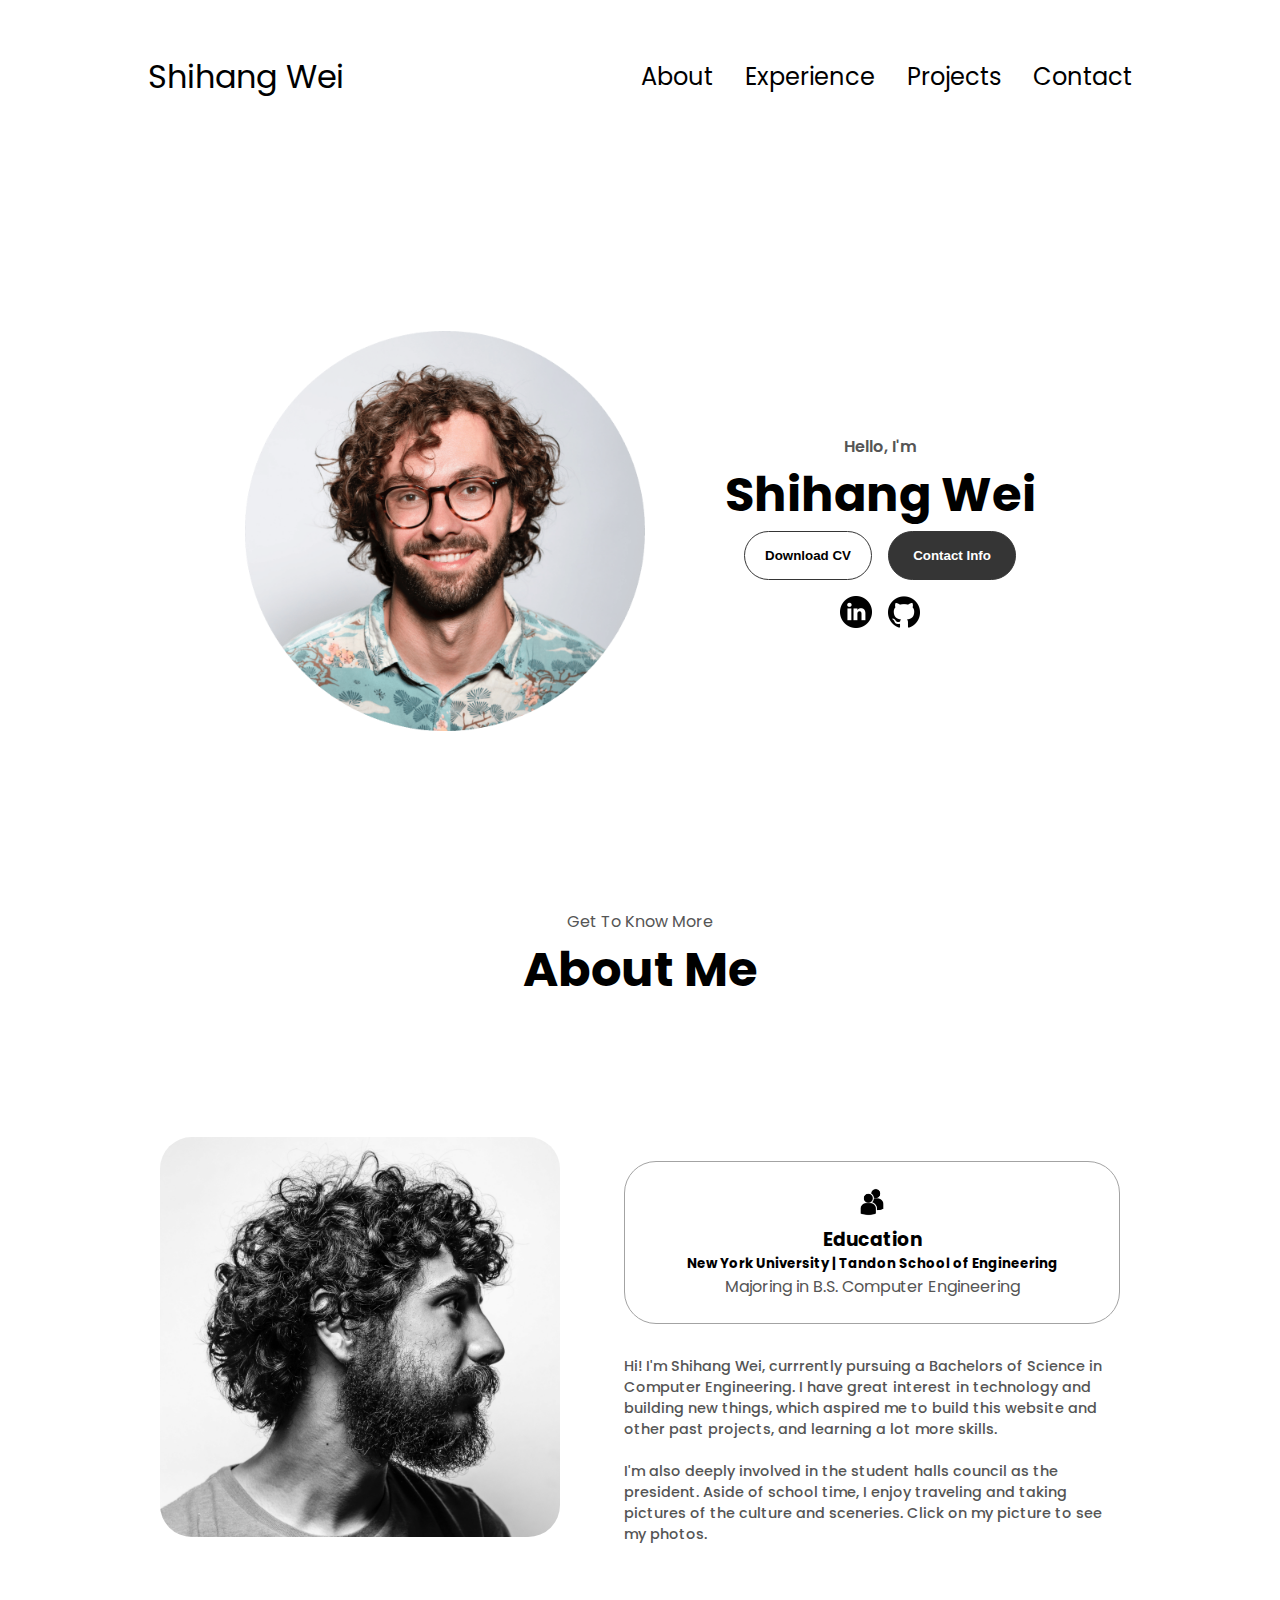
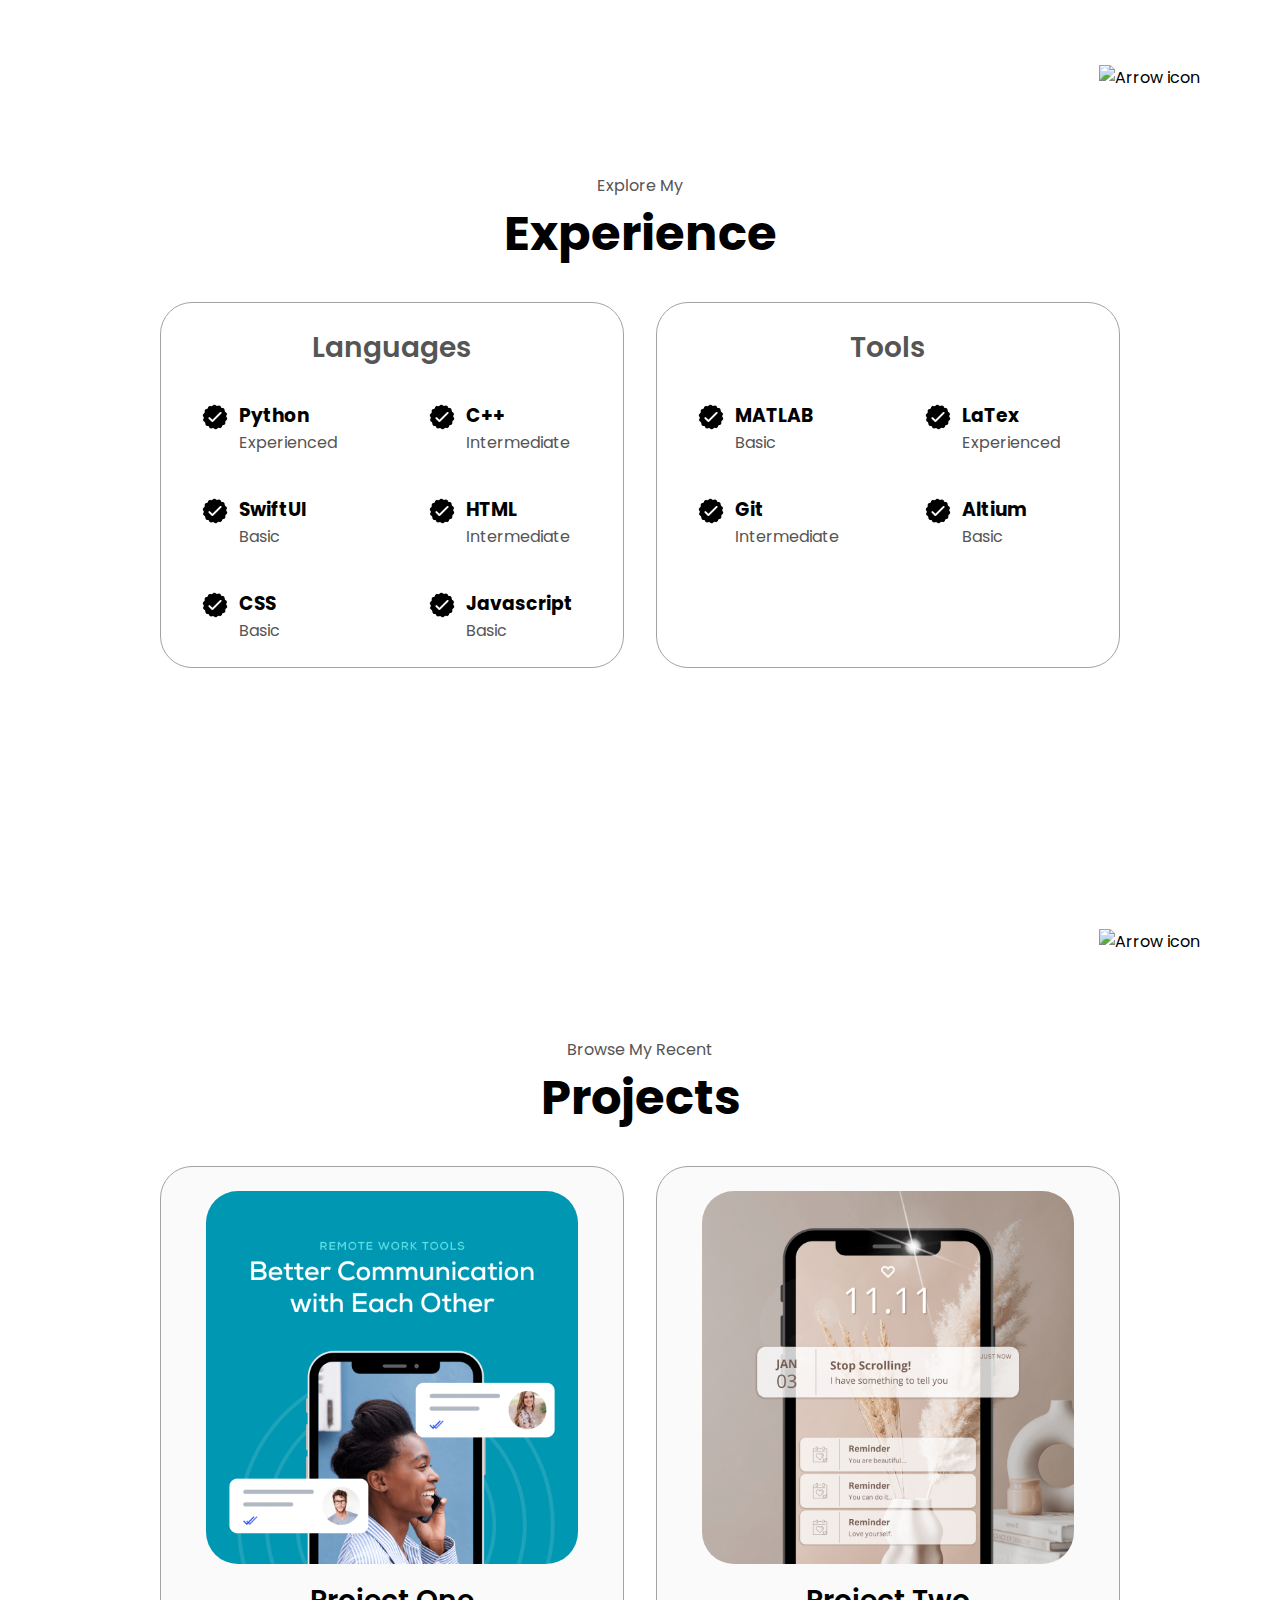
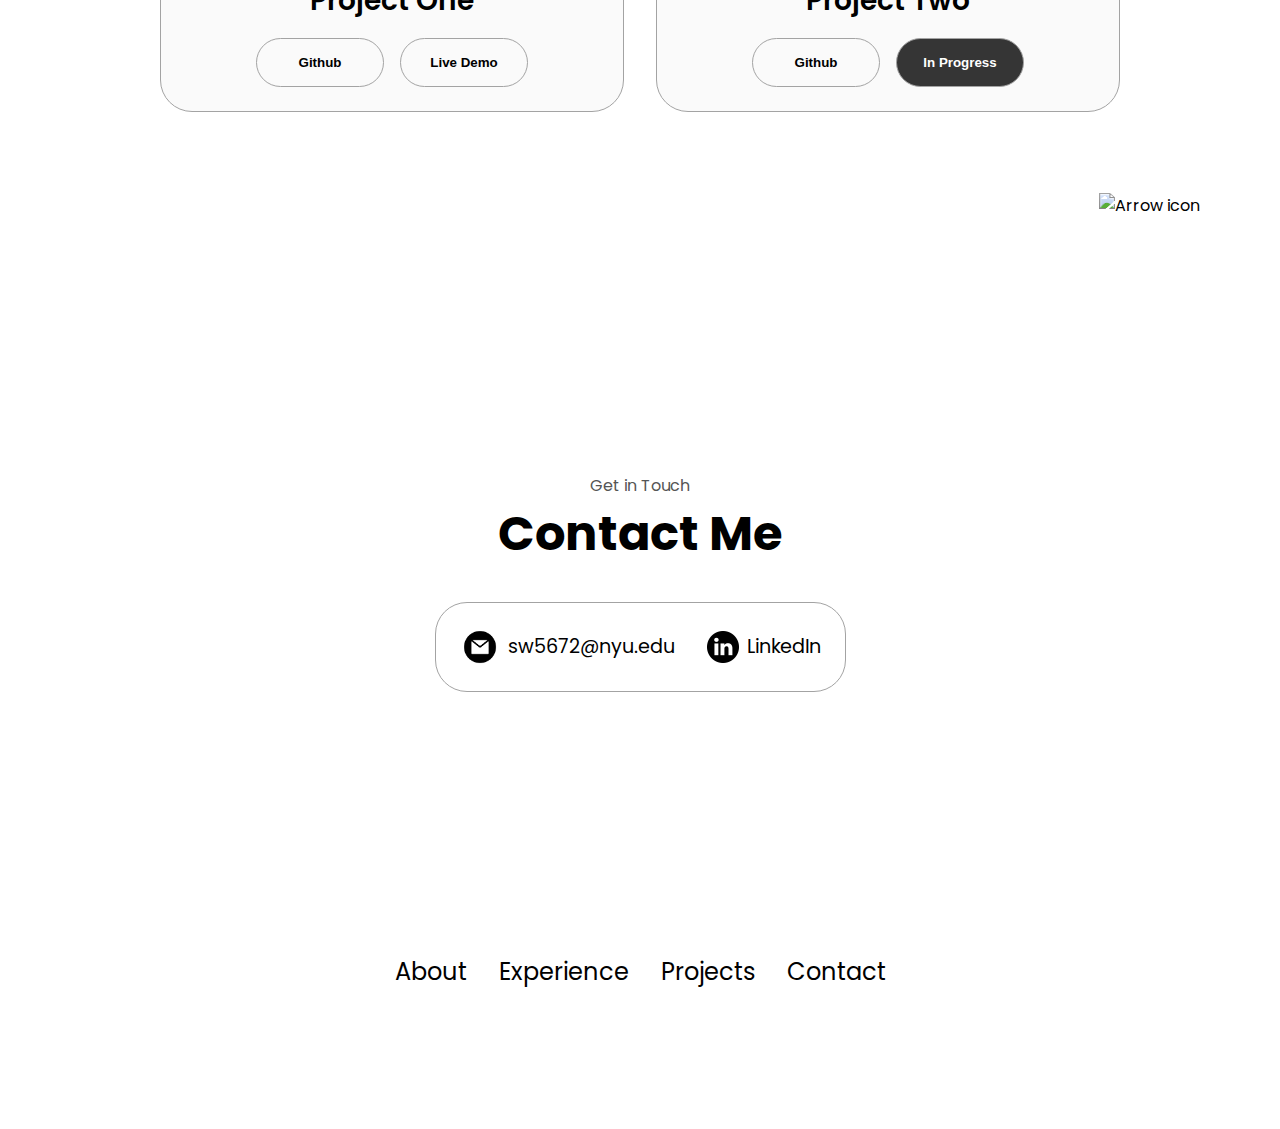
==== index.html @ fb880469 "added in progress button and refined font size" ====
<!DOCTYPE html>
<html lang="en">

<head>
   <meta charset="UTF-8">
   <meta name="viewport" content="width=device-width, initial-scale=1.0">
   <title>My Portfolio</title>
   <link rel="stylesheet" href="style.css">
   <link rel="stylesheet" href="mediaqueries.css">
</head>

<body>
   <nav id="desktop-nav">
      <div class="logo">Shihang Wei</div>
      <div>
         <ul class="nav-links">
            <li><a href="#about">About</a></li>
            <li><a href="#experience">Experience</a></li>
            <li><a href="#projects">Projects</a></li>
            <li><a href="#contact">Contact</a></li>
         </ul>
      </div>
   </nav>
   <nav id="hamburger-nav">
      <div class="logo">Shihang Wei</div>
      <div class="hamburger-menu">
         <div class="hamburger-icon" onclick="toggleMenu()">
            <span></span>
            <span></span>
            <span></span>
         </div>
         <ul class="menu-links">
            <li><a href="#about" onclick="toggleMenu()">About</a></li>
            <li><a href="#experience" onclick="toggleMenu()">Experience</a></li>
            <li><a href="#projects" onclick="toggleMenu()">Projects</a></li>
            <li><a href="#contact" onclick="toggleMenu()">Contact</a></li>
            <ul>
      </div>
   </nav>
   <section id="profile">
      <div class="section__pic-container">
         <img src="images/profile-pic.png" alt="Shihang Wei profile picture">
      </div>
      <div class="section__text">
         <p class="section__text__p1">Hello, I'm</p>
         <h1 class="title">Shihang Wei</h1>
         <div class="btn-container">
            <button class="btn btn-color-2" onclick="window.open('./info/Resume-Shihang(Victor)Wei.pdf')">
               Download CV
            </button>
            <button class="btn btn-color-1" onclick="location.href='./#contact'">
               Contact Info
            </button>
         </div>
         <div id="socials-container">
            <img src="./images/linkedin.png" alt="My LinkedIn Profile" class="icon"
               onclick="location.href='https://www.linkedin.com/in/shihangweivictor'">
            <img src="./images/github.png" alt="My Github Profile" class="icon"
               onclick="location.href='https://github.com/potatwei'">
         </div>
      </div>
   </section>
   <section id="about">
      <p class="section__text__p1">Get To Know More</p>
      <h1 class="title">About Me</h1>
      <div class="section-container">
         <div class="section__pic-container">
            <img src="./images/about-pic.png" alt="Profile picture" class="about-pic">
         </div>
         <div class="about-details-container">
            <div class="about-containers">
               
               <div class="details-container">
                  <img src="./images/education.png" alt="Education icon" class="icon">
                  <h3>Education</h3>
                  <h5>New York University | Tandon School of Engineering</h5>
                  <p>Majoring in B.S. Computer Engineering</p>
               </div>
            </div>
            <div class="about-text-container text-container">
               <p>
                  Hi! I'm Shihang Wei, currrently pursuing a Bachelors of Science in Computer 
                  Engineering. I have great interest in technology and building new things, which 
                  aspired me to build this website and other past projects, and learning a lot more 
                  skills.<br><br>
                  I'm also deeply involved in the student halls council as the president. Aside of 
                  school time, I enjoy traveling and taking pictures of the culture and sceneries.
                  Click on my picture to see my photos.
               </p>
            </div>
         </div>
      </div>
      <img src="./images/arrow.png" alt="Arrow icon" class="icon arrow" onclick="location.href='./#experience'">
   </section>
   <section id="experience">
      <p class="section__text__p1">Explore My</p>
      <h1 class="title">Experience</h1>
      <div class="experience-details-container">
         <div class="about-containers">
            <div class="details-container">
               <h2 class="experience-sub-title">Languages</h2>
               <div class="article-container">
                  <article>
                     <img src="./images/checkmark.png" alt="experience icon" class="icon">
                     <div>
                        <h3>Python</h3>
                        <P>Experienced</P>
                     </div>
                  </article>
                  <article>
                     <img src="./images/checkmark.png" alt="experience icon" class="icon">
                     <div>
                        <h3>C++</h3>
                        <P>Intermediate</P>
                     </div>
                  </article>
                  <article>
                     <img src="./images/checkmark.png" alt="experience icon" class="icon">
                     <div>
                        <h3>SwiftUI</h3>
                        <P>Basic</P>
                     </div>
                  </article>
                  <article>
                     <img src="./images/checkmark.png" alt="experience icon" class="icon">
                     <div>
                        <h3>HTML</h3>
                        <P>Intermediate</P>
                     </div>
                  </article>
                  <article>
                     <img src="./images/checkmark.png" alt="experience icon" class="icon">
                     <div>
                        <h3>CSS</h3>
                        <P>Basic</P>
                     </div>
                  </article>
                  <article>
                     <img src="./images/checkmark.png" alt="experience icon" class="icon">
                     <div>
                        <h3>Javascript</h3>
                        <P>Basic</P>
                     </div>
                  </article>
               </div>
            </div>
            <div class="details-container">
               <h2 class="experience-sub-title">Tools</h2>
               <div class="article-container">
                  <article>
                     <img src="./images/checkmark.png" alt="experience icon" class="icon">
                     <div>
                        <h3>MATLAB</h3>
                        <P>Basic</P>
                     </div>
                  </article>
                  <article>
                     <img src="./images/checkmark.png" alt="experience icon" class="icon">
                     <div>
                        <h3>LaTex</h3>
                        <P>Experienced</P>
                     </div>
                  </article>
                  <article>
                     <img src="./images/checkmark.png" alt="experience icon" class="icon">
                     <div>
                        <h3>Git</h3>
                        <P>Intermediate</P>
                     </div>
                  </article>
                  <article>
                     <img src="./images/checkmark.png" alt="experience icon" class="icon">
                     <div>
                        <h3>Altium</h3>
                        <P>Basic</P>
                     </div>
                  </article>
               </div>
            </div>
         </div>
      </div>
      <img src="./images/arrow.png" alt="Arrow icon" class="icon arrow" onclick="location.href='./#projects'">
   </section>
   <section id="projects">
      <p class="section__text__p1">Browse My Recent</p>
      <h1 class="title">Projects</h1>
      <div class="experience-details-container">
         <div class="about-containers">
            <div class="details-container color-container">
               <div class="article-container">
                  <img src="./images/project-1.png" alt="Project 1" class="project-img" />
               </div>
               <h2 class="experience-sub-title project-title">Project One</h2>
               <div class="btn-container">
                  <button class="btn btn-color-2 project-btn" onclick="location.href='https://github.com/'">
                     Github
                  </button>
                  <button class="btn btn-color-2 project-btn" onclick="location.href='https://github.com/'">
                     Live Demo
                  </button>
               </div>
            </div>
            <div class="details-container color-container">
               <div class="article-container">
                  <img src="./images/project-2.png" alt="Project 2" class="project-img" />
               </div>
               <h2 class="experience-sub-title project-title">Project Two</h2>
               <div class="btn-container">
                  <button class="btn btn-color-2 project-btn" onclick="location.href='https://github.com/'">
                     Github
                  </button>
                  <!--<button class="btn btn-color-2 project-btn" onclick="location.href='https://github.com/'">-->
                  <button class="btn in-progress-btn btn-color-2 project-btn ">
                     In Progress
                  </button>
               </div>
            </div>
            
         </div>
      </div>
      <img src="./images/arrow.png" alt="Arrow icon" class="icon arrow" onclick="location.href='./#contact'" />
   </section>
   <section id="contact">
      <p class="section__text__p1">Get in Touch</p>
      <h1 class="title">Contact Me</h1>
      <div class="contact-info-upper-container">
         <div class="contact-info-container">
            <img src="./images/email.png" alt="Email icon" class="icon contact-icon email-icon" />
            <p><a href="mailto:sw5672@nyu.edu">sw5672@nyu.edu</a></p>
         </div>
         <div class="contact-info-container">
            <img src="./images/linkedin.png" alt="LinkedIn icon" class="icon contact-icon" />
            <p><a href="https://www.linkedin.com/in/shihangweivictor">LinkedIn</a></p>
         </div>
      </div>
   </section>
   <footer>
      <nav>
         <div class="nav-links-container">
            <ul class="nav-links">
               <li><a href="#about">About</a></li>
               <li><a href="#experience">Experience</a></li>
               <li><a href="#projects">Projects</a></li>
               <li><a href="#contact">Contact</a></li>
            </ul>
         </div>
      </nav>
   </footer>
   <script src="script.js"></script>
</body>

</html>
---- style.css ----
/* General */

@import url('https://fonts.googleapis.com/css2?family=Poppins:wght@300;400;500;600&display=swap');

* {
    margin: 0;
    padding: 0;
}

body {
    font-family: 'Poppins', sans-serif;
}

html {
    scroll-behavior: smooth;
}

p {
    color: rgb(85, 85, 85);
}

/* Transition */

a,
.btn {
    transition: all 300ms ease;
}

/* Desktop Nav */

nav,
.nav-links {
    /* display on the same line */
    display: flex;
}

nav {
    /* seperate two elements and center */
    justify-content: space-around;
    align-items: center;
    height: 17vh;
}

.nav-links {
    gap: 2rem;
    /* remove dots */
    list-style: none;
    font-size: 1.5rem;
}

a {
    color: black;
    /* Remove underline */
    text-decoration: none;
    text-decoration-color: white;
}

a:hover {
    color: grey;
    text-decoration: underline;
    text-underline-offset: 1rem;
    text-decoration-color: rgb(181, 181, 181);
}

.logo {
    font-size: 2rem;
}

.logo:hover {
    /* Making the Cursor display as a mouse */
    cursor: default;
}

/* Hamburger Menu */

#hamburger-nav {
    /* Initially not displayed */
    display: none;
}

.hamburger-menu {
    position: relative;
    display: inline-block;
}

.hamburger-icon {
    display: flex;
    flex-direction: column;
    /* Space out the content */
    justify-content: space-between;
    height: 24px;
    width: 30px;
    cursor: pointer;
}

.hamburger-icon span {
    width: 100%;
    height: 2px;
    background-color: black;
    /* Slow start and a slow end */
    transition: all 0.3 ease-in-out;
}

.menu-links {
    position: absolute;
    top: 100%;
    right: 0;
    width: fit-content;
    background-color: rgb(255, 255, 255);
    /* Making the box height 0 */
    max-height: 0;
    /* Hide anything out of the box */
    overflow: hidden;
    /* Slow start and a slow end */
    transition: all 0.3 ease-in-out;
}

.menu-links a {
    display: block;
    /* Leaving space around 10px */
    padding: 10px;
    text-align: left;
    font-size: 1.5rem;
    color: black;
    text-decoration: none;
    /* Slow start and a slow end */
    transition: all 0.3 ease-in-out;
}

.menu-links li {
    list-style: none;
}

.menu-links.open {
    /* Change this to 300px to reveal it */
    max-height: 300px;
}

.hamburger-icon.open span:first-child {
    /* Transform the hamburger icon */
    transform: rotate(45deg) translate(10px, 5px);
}

.hamburger-icon.open span:nth-child(2) {
    /* Transform the hamburger icon */
    opacity: 0;
}

.hamburger-icon.open span:last-child {
    /* Transform the hamburger icon */
    transform: rotate(-45deg) translate(10px, -5px);
}

/* Sections */

section {
    padding-top: 4vh;
    height: 96vh;
    margin: 0 10rem;
    box-sizing: border-box;
    min-height: fit-content;
}

.section-container {
    display: flex;
}

/* Profile Section */

#profile {
    display: flex;
    justify-content: center;
    gap: 5rem;
    height: 80vh;
}

.section__pic-container {
    display: flex;
    height: 400px;
    width: 400px;
    margin: auto 0;
}

.section__text {
    align-self: center;
    text-align: center;
}

.section__text p {
    font-weight: 600;
}

.section__text__p1 {
    text-align: center;
}

.title {
    font-size: 3rem;
    text-align: center;
}

#socials-container {
    display: flex;
    justify-content: center;
    margin-top: 1rem;
    gap: 1rem;
}

/* Icons */

.icon {
    cursor: pointer;
    height: 2rem;
}

/* Buttons */

.btn-container {
    display: flex;
    justify-content: center;
    /* Gap between buttons */
    gap: 1rem;
}

.btn {
    /* Bold text */
    font-weight: 600;
    transition: all 300ms ease;
    /* Making buttion taller */
    padding: 1rem;
    /* Make button wider */
    width: 8rem;
    /* Round the botton */
    border-radius: 2rem;
}

.btn-color-1,
.btn-color-2 {
    border: rgb(53, 53, 53) 0.1rem solid;
}

/* Hover effect on buttons */
.btn-color-1:hover,
.btn-color-2:hover {
    cursor: pointer;
}

.btn-color-1,
.btn-color-2:hover {
    background: rgb(53, 53, 53);
    color: white;
}

.btn-color-1:hover {
    background: rgb(0, 0, 0);
    border: white 0.1rem solid;
}

.btn-color-2 {
    background: none;
}

.btn-color-2:hover {
    border: white 0.1rem solid;
}

/* About Section */

#about {
    position: relative;
}

.about-containers {
    gap: 2rem;
    margin-bottom: 2rem;
    margin-top: 2rem;
}

.about-details-container {
    justify-content: center;
    flex-direction: column;
}

.about-containers,
.about-details-container {
    display: flex;
}

.about-pic {
    border-radius: 2rem;
}

.arrow {
    position: absolute;
    right: -5rem;
    bottom: 2.5rem;
}

.details-container {
    padding: 1.5rem;
    /* Fill the line */
    flex: 1;
    background: white;
    border-radius: 2rem;
    border: rgb(53, 53, 53) 0.1rem solid;
    border-color: rgb(163, 163, 163);
    text-align: center;
}

.section-container {
    gap: 4rem;
    height: 80%
}

.section__pic-container {
    border-radius: 2rem;
    height: 400px;
    width: 400px;
    margin: auto 0;
}

.about-text-container p{
    font-size: 0.9rem;
    font-weight: 430;
}

/* Experience Section */

#experience {
    position: relative;
}

.experience-sub-title {
    color: rgb(85, 85, 85);
    font-weight: 600;
    font-size: 1.75rem;
    margin-bottom: 2rem;
}

.experience-details-container {
    display: flex;
    justify-content: center;
    flex-direction: column;
}

.article-container {
    display: flex;
    text-align: initial;
    flex-wrap: wrap;
    flex-direction: row;
    gap: 2.5rem;
    justify-content: space-around;
}

article {
    display: flex;
    width: 10rem;
    text-align: left;
    gap: 0.5rem;
}

article .icon {
    cursor: default;
}

/* Project Section */

#projects {
    position: relative;
}

.color-container {
    border-color: rgb(163, 163, 163);
    background: rgb(250, 250, 250);
}

.project-img {
    border-radius: 2rem;
    width: 90%;
    height: 90%;
}

.project-title {
    margin: 1rem;
    color: black;
}

.project-btn {
    color: black;
    border-color: rgb(163, 163, 163);
}

/*In Progress Button*/
.in-progress-btn{
    background: rgb(53, 53, 53);
    color: white;
}

/* Contact */

#contact {
    display: flex;
    justify-content: center;
    flex-direction: column;
    height: 70vh;
}

.contact-info-upper-container {
    display: flex;
    justify-content: center;
    border-radius: 2rem;
    border: rgb(53, 53, 53) 0.1rem solid;
    border-color: rgb(163, 163, 163);
    background: (250, 250, 250);
    margin: 2rem auto;
    padding: 0.5rem;
}

.contact-info-container {
    display: flex;
    align-items: center;
    justify-content: center;
    gap: 0.5rem;
    margin: 1rem;
}

.contact-info-container p {
    font-size: larger;
}

.contact-icon {
    cursor: default;
}

.email-icon {
    height: 2.5rem;
}

/* Footer Section*/

footer {
    height: 26vh;
    margin: 0 1rem;
}

footer p{
    text-align: center;
}
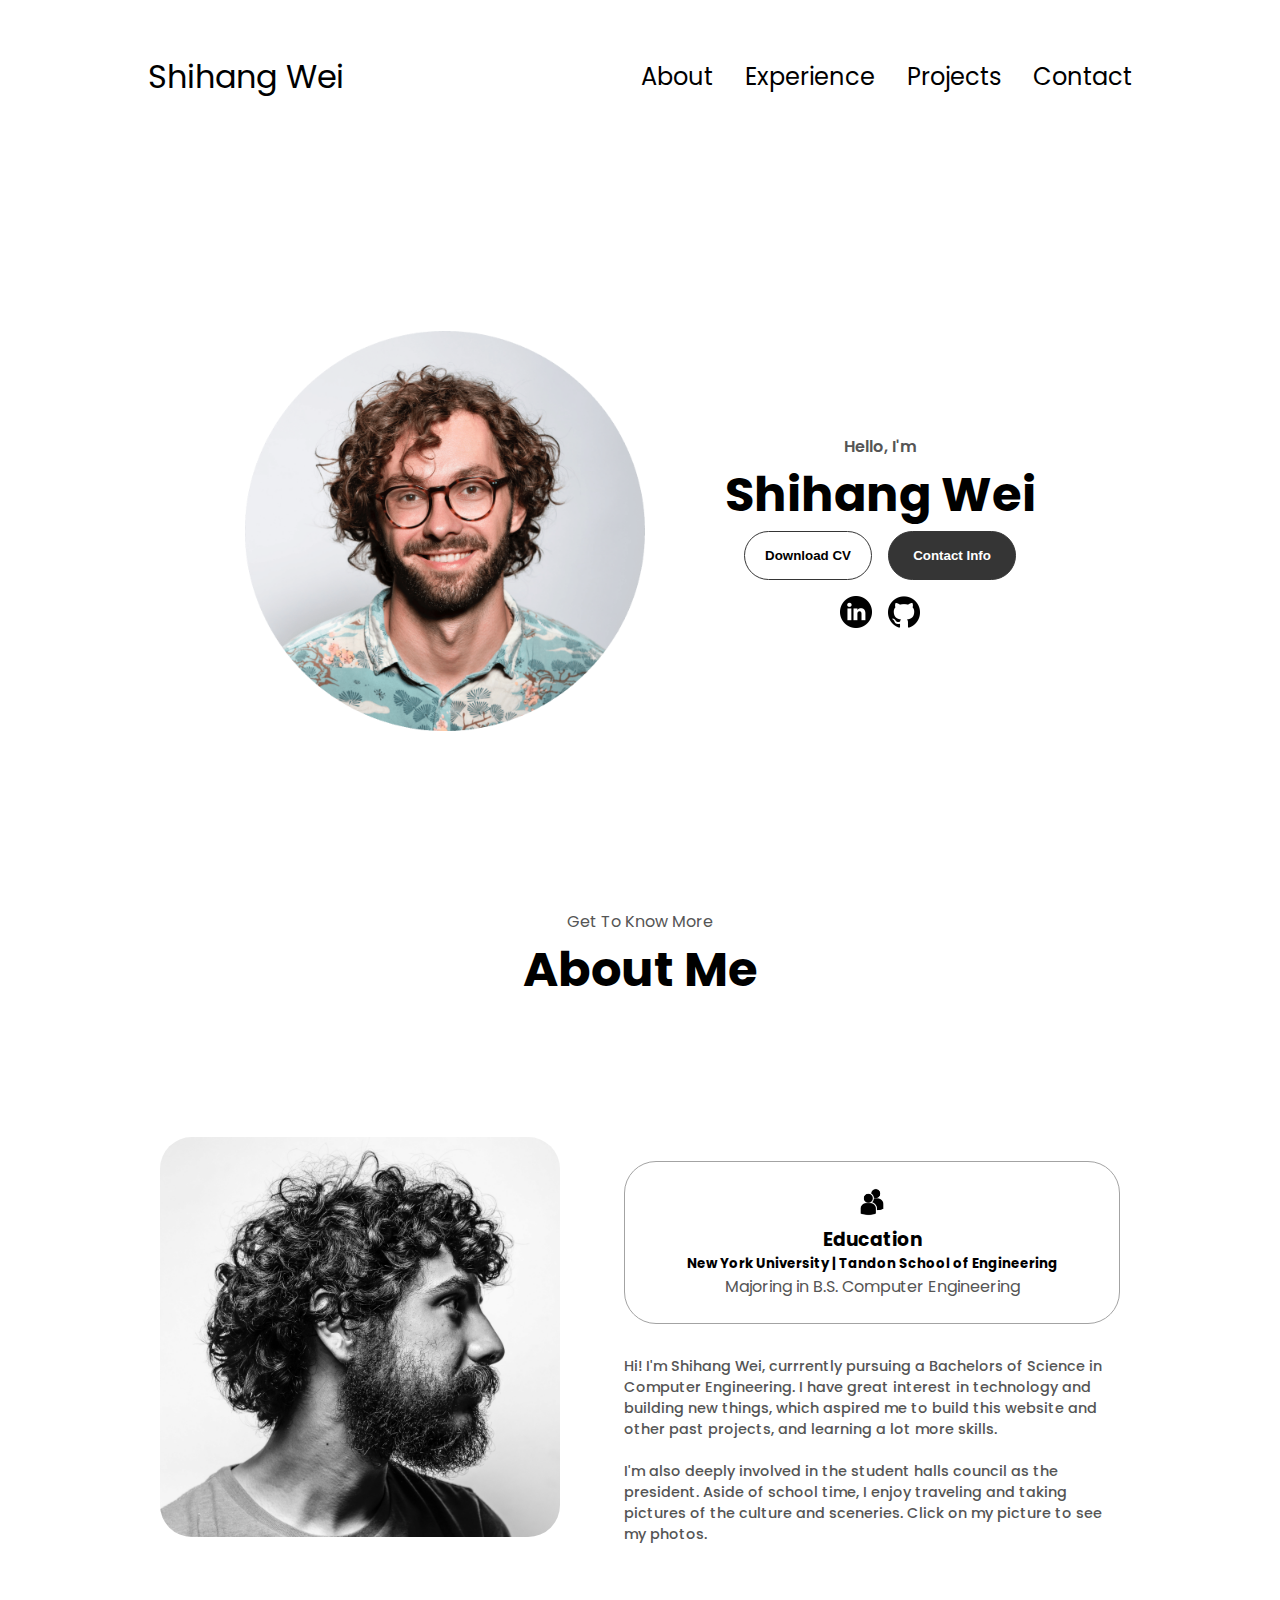
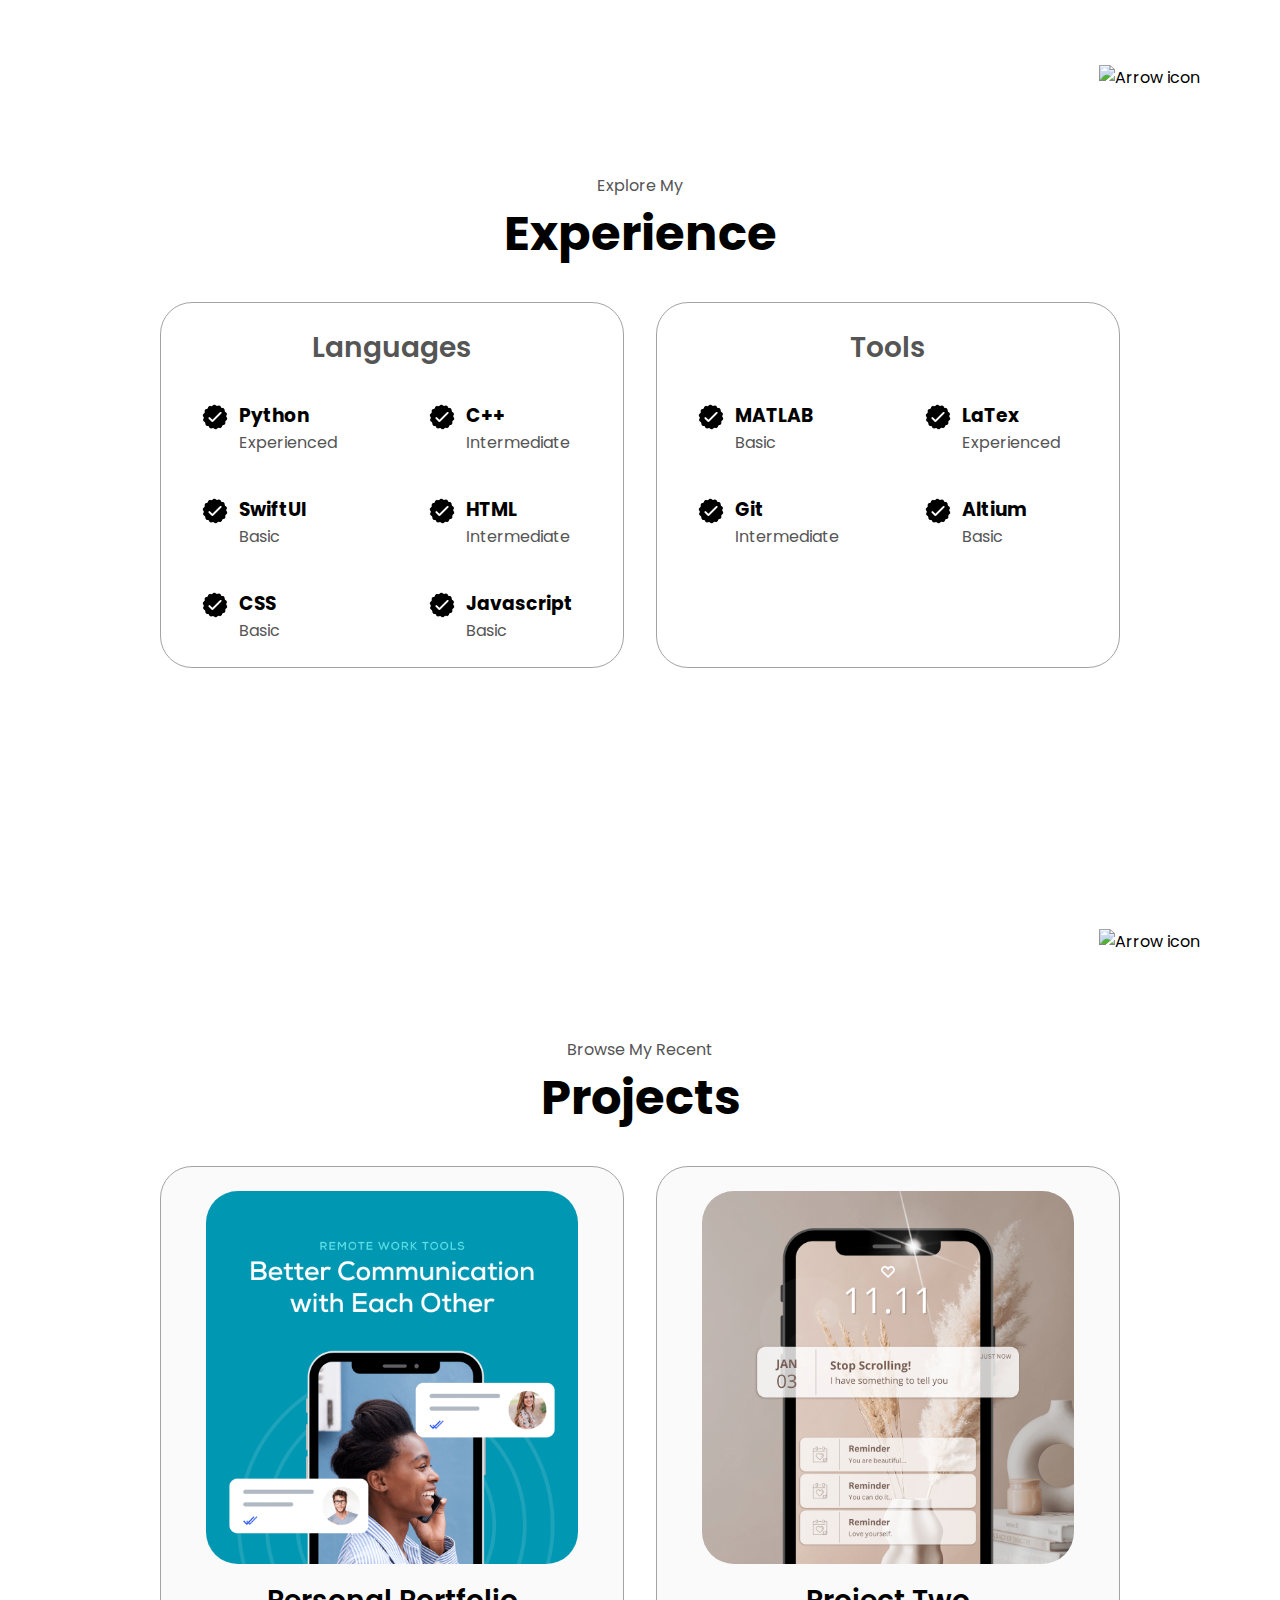
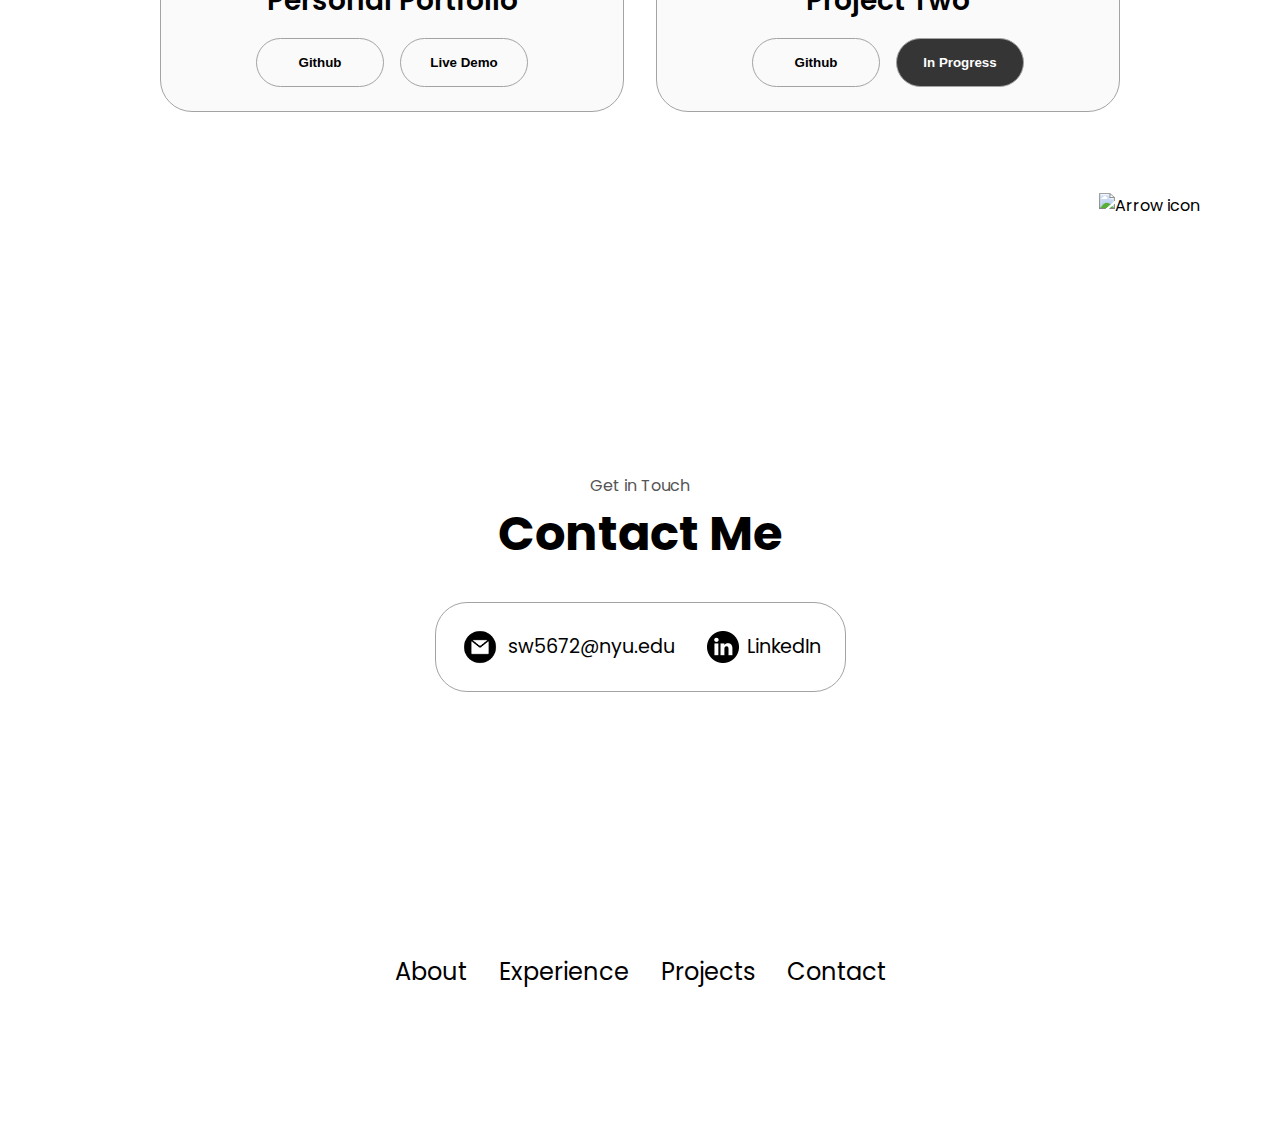
==== commit 8da6766a: "project link update" ====
--- a/index.html
+++ b/index.html
@@ -188,14 +188,14 @@
          <div class="about-containers">
             <div class="details-container color-container">
                <div class="article-container">
-                  <img src="./images/project-1.png" alt="Project 1" class="project-img" />
-               </div>
-               <h2 class="experience-sub-title project-title">Project One</h2>
+                  <img src="./images/project-1.png" alt="Project 1" class="project-1-image project-img" />
+               </div>
+               <h2 class="experience-sub-title project-title">Personal Portfolio</h2>
                <div class="btn-container">
-                  <button class="btn btn-color-2 project-btn" onclick="location.href='https://github.com/'">
+                  <button class="btn btn-color-2 project-btn" onclick="location.href='https://github.com/potatwei/Personal_Website'">
                      Github
                   </button>
-                  <button class="btn btn-color-2 project-btn" onclick="location.href='https://github.com/'">
+                  <button class="btn btn-color-2 project-btn" onclick="location.href='https://potatwei.github.io/personalportfolio/'">
                      Live Demo
                   </button>
                </div>
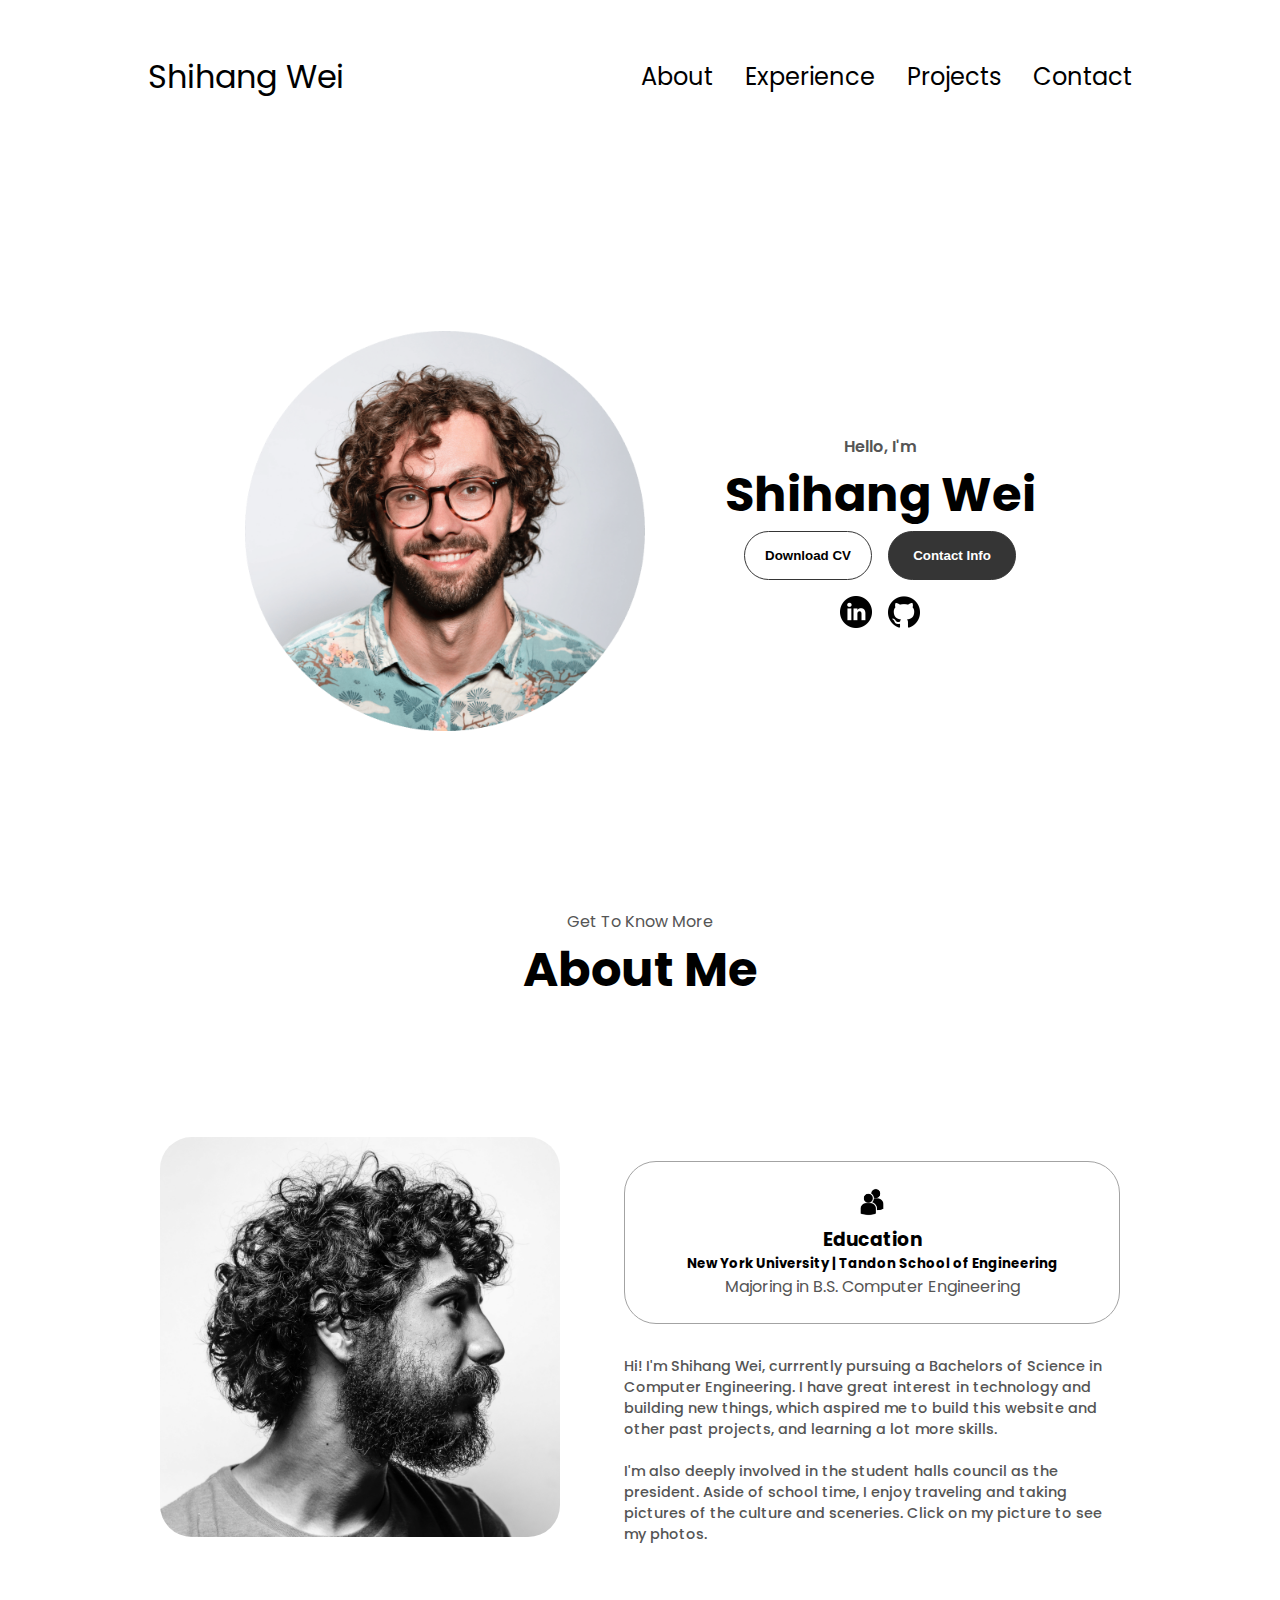
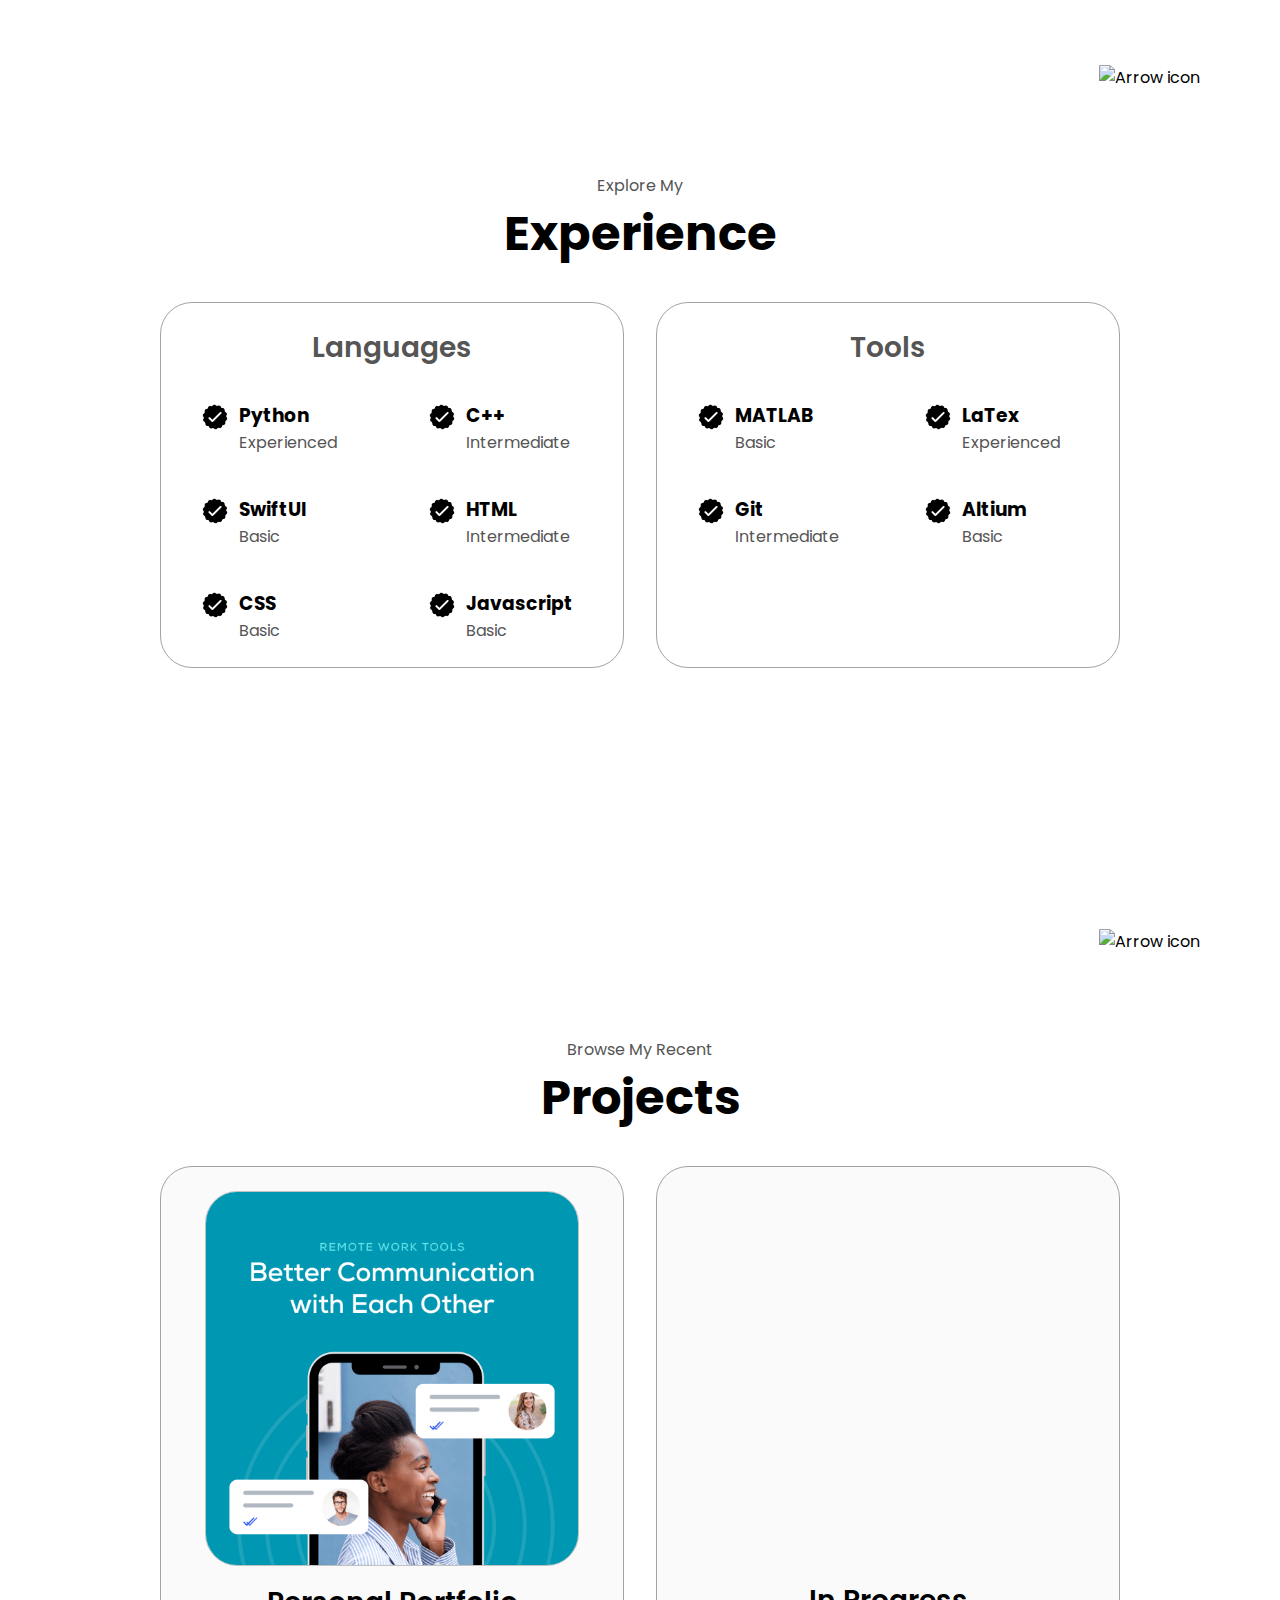
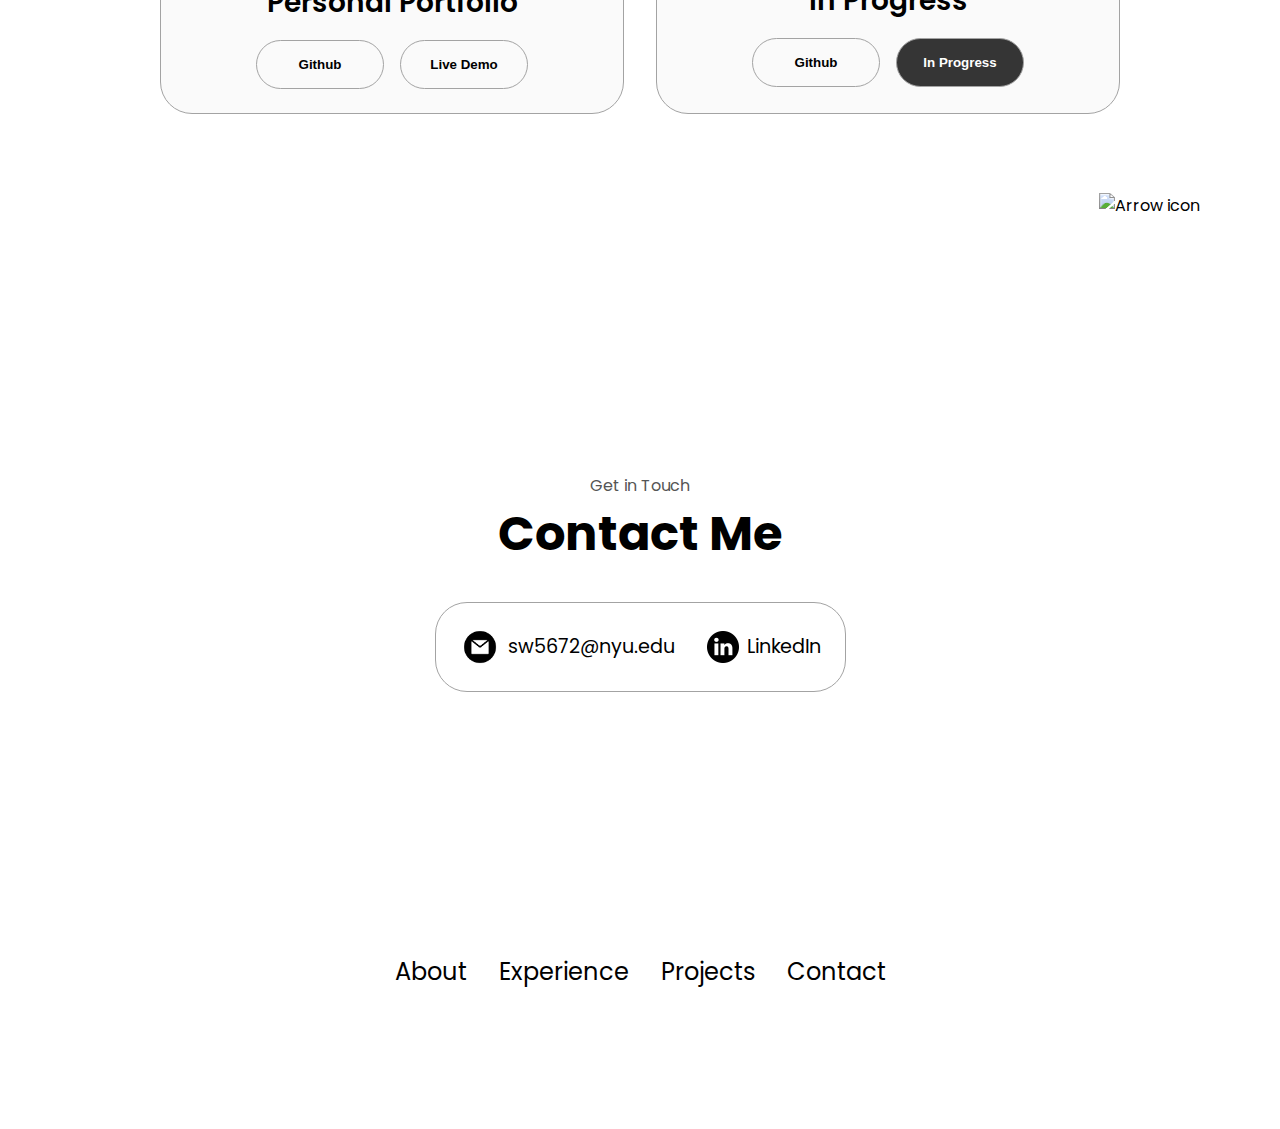
==== commit 0455b9da: "block project 2" ====
--- a/index.html
+++ b/index.html
@@ -202,9 +202,9 @@
             </div>
             <div class="details-container color-container">
                <div class="article-container">
-                  <img src="./images/project-2.png" alt="Project 2" class="project-img" />
-               </div>
-               <h2 class="experience-sub-title project-title">Project Two</h2>
+                  <img src="./images/project-2.png" alt="Project 2" class="project-2-image project-img" />
+               </div>
+               <h2 class="experience-sub-title project-title">In Progress</h2>
                <div class="btn-container">
                   <button class="btn btn-color-2 project-btn" onclick="location.href='https://github.com/'">
                      Github
--- a/style.css
+++ b/style.css
@@ -396,6 +396,14 @@
     color: white;
 }
 
+.project-1-image{
+    border:rgb(193, 193, 193) 0.1rem solid;
+}
+
+.project-2-image{
+    opacity: 0;
+}
+
 /* Contact */
 
 #contact {
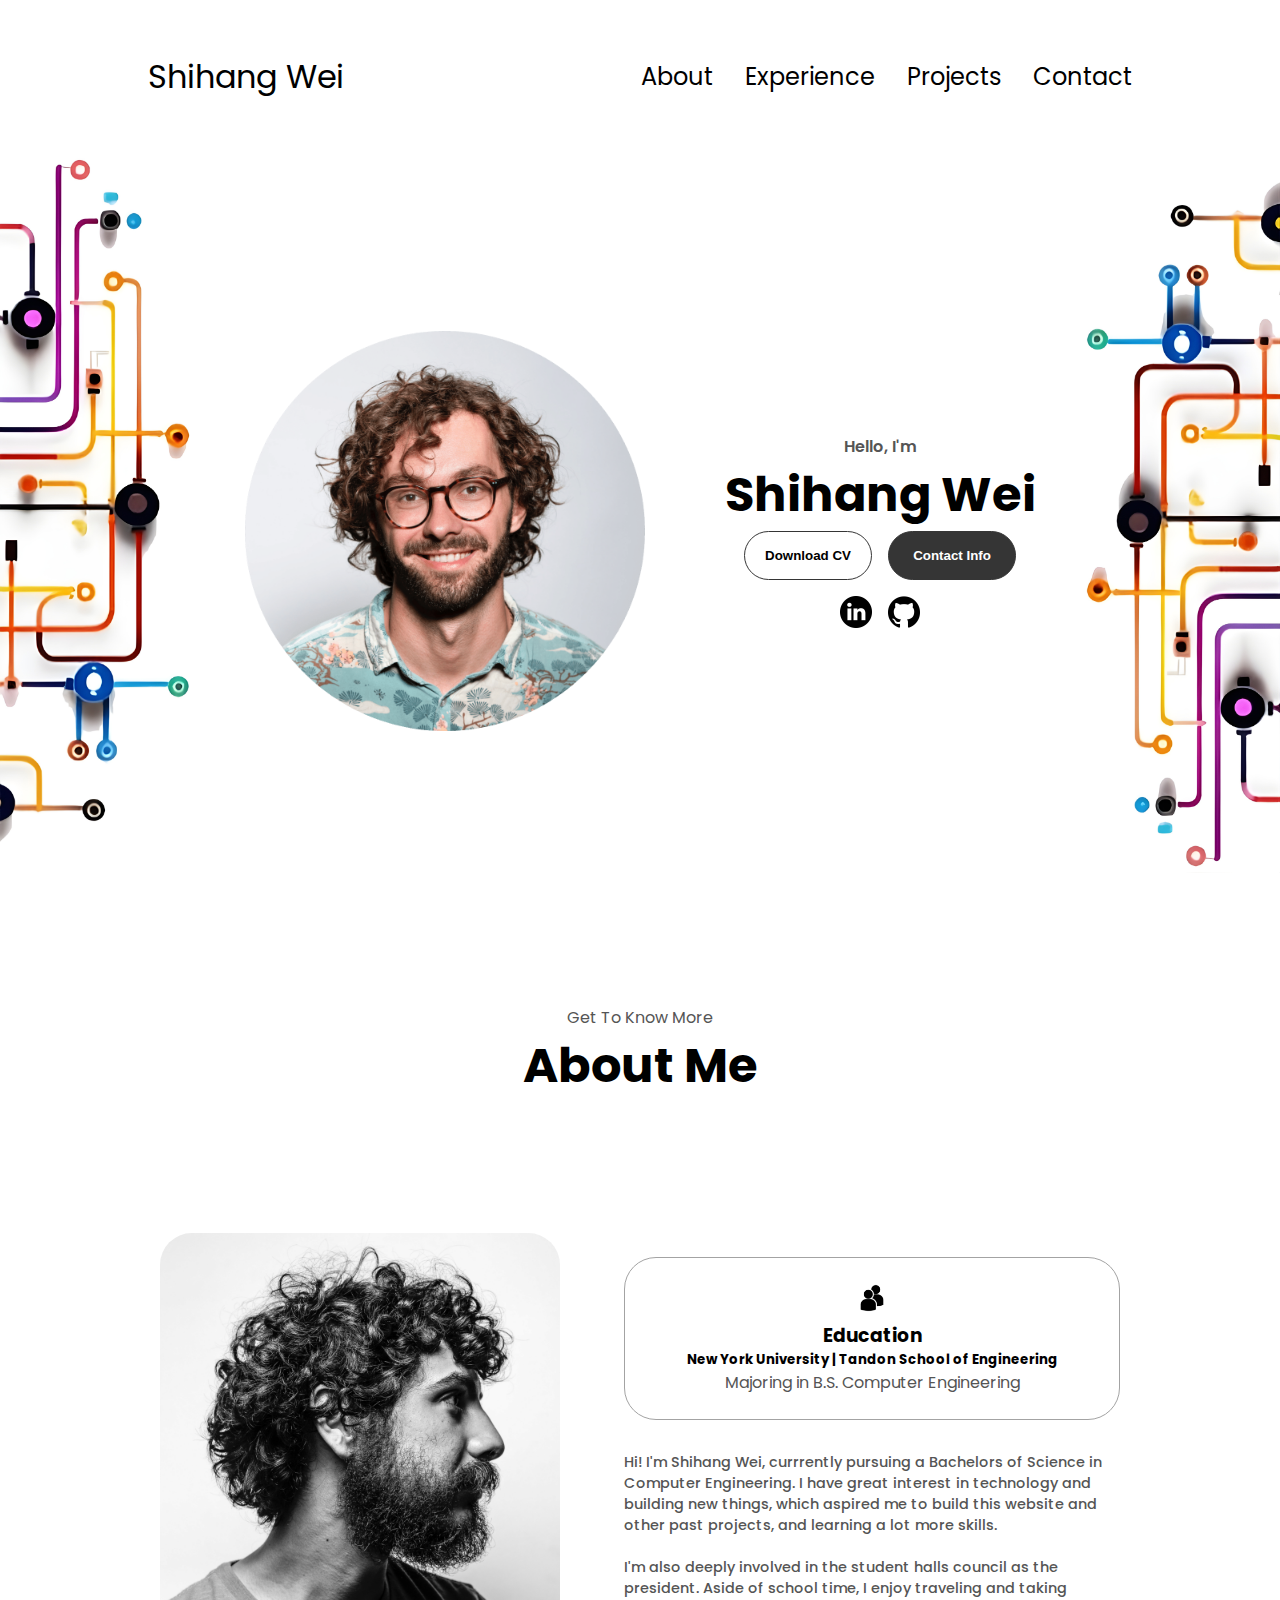
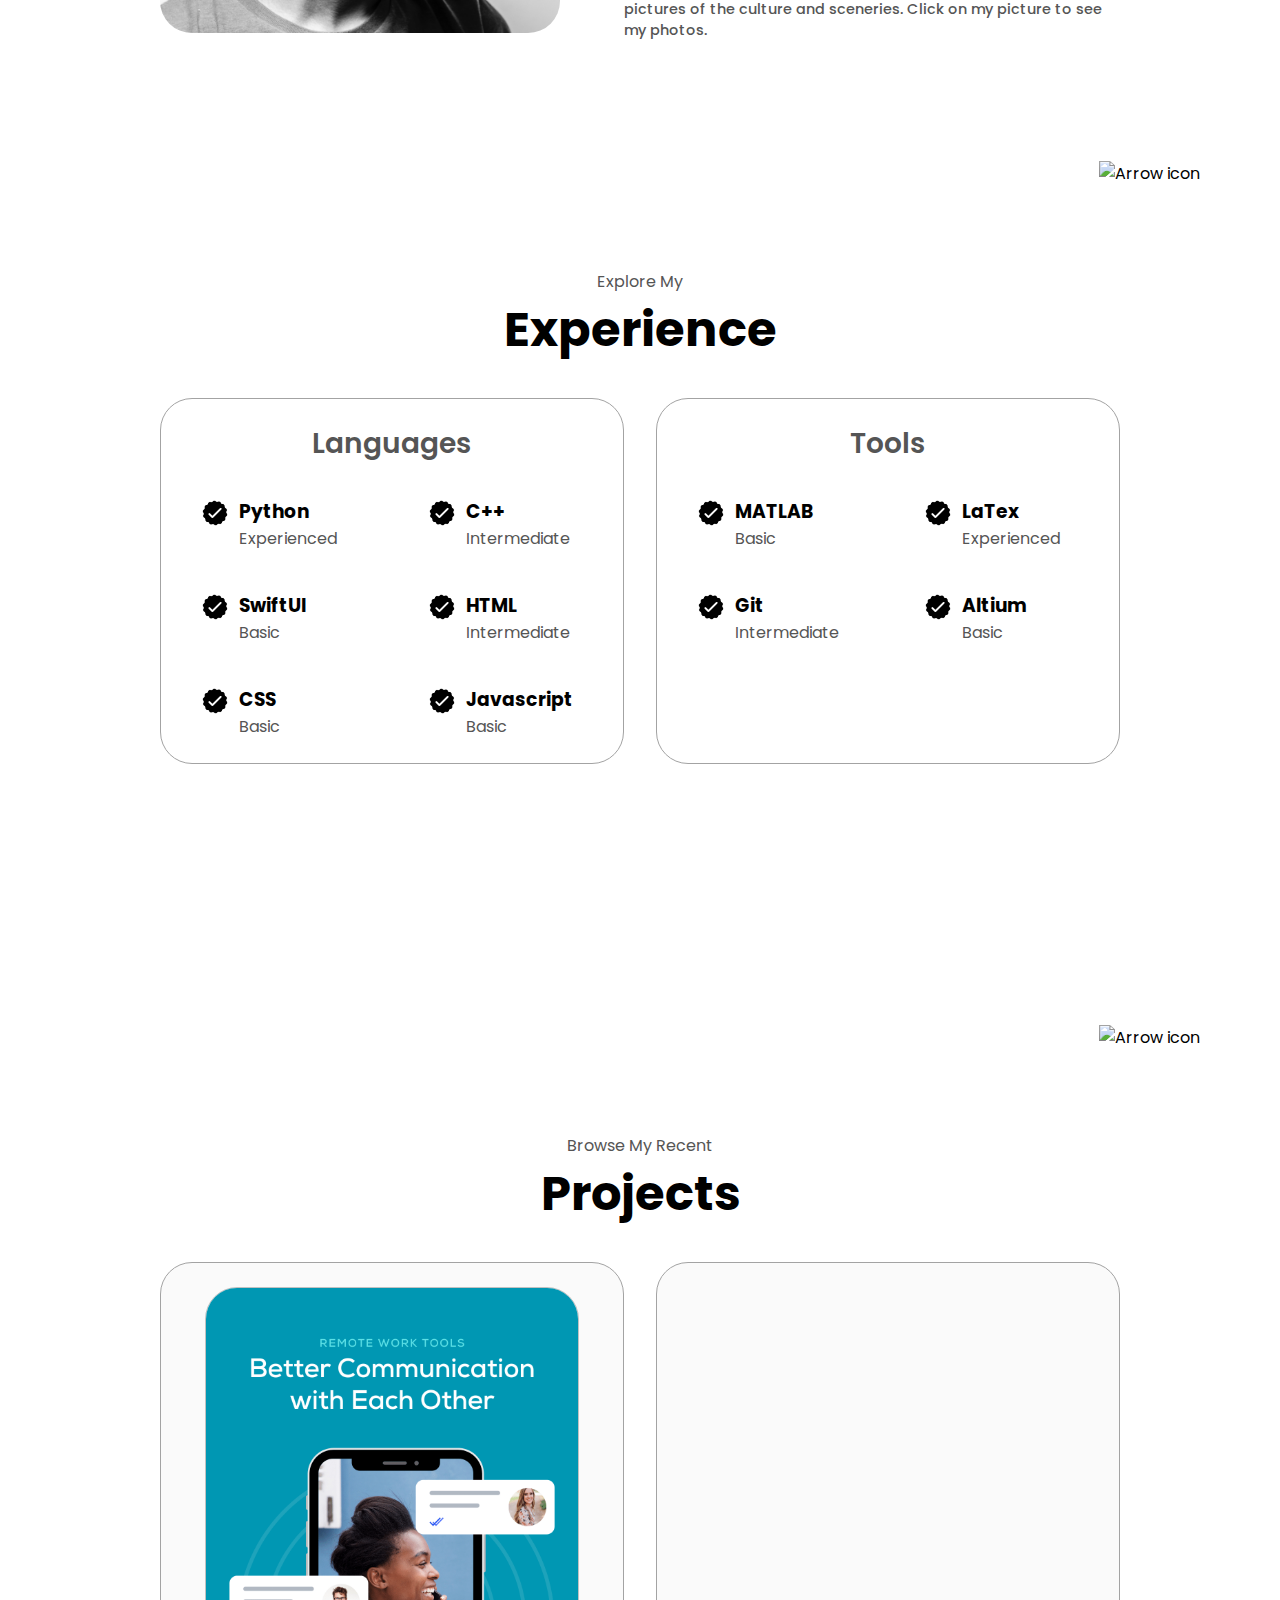
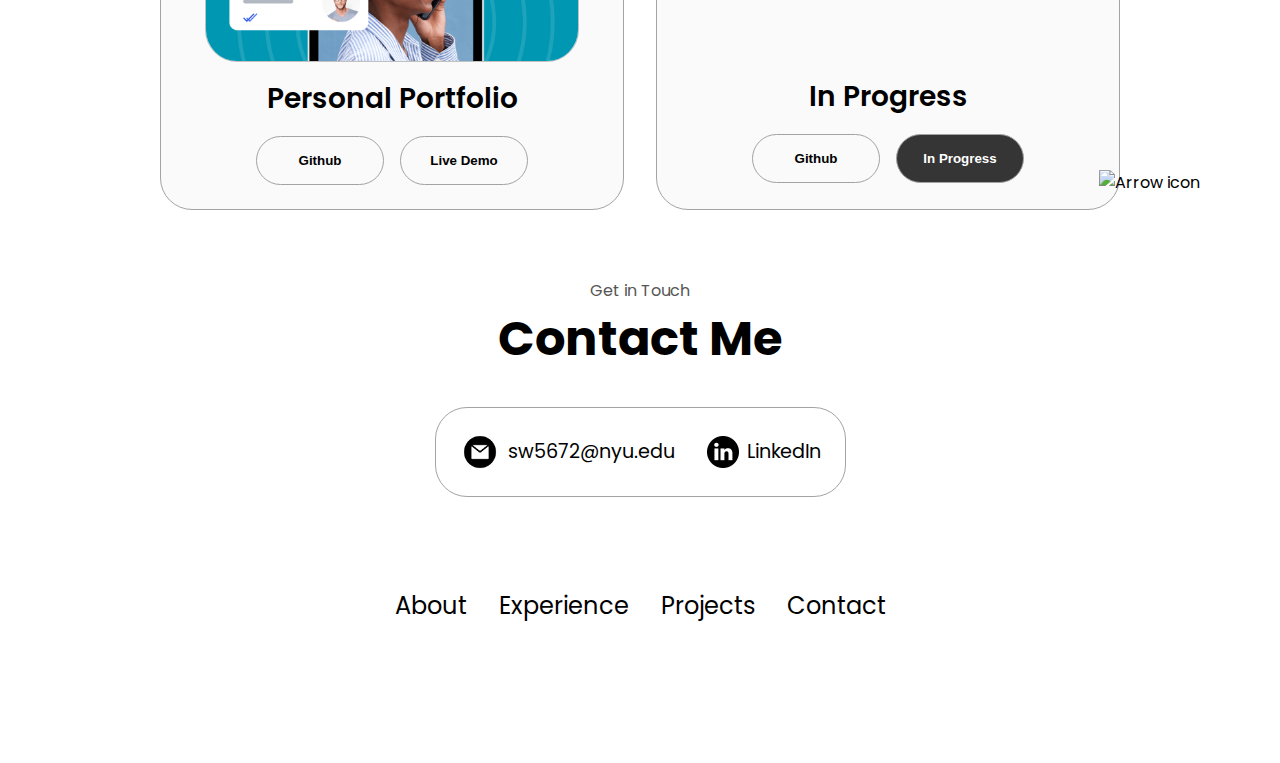
==== commit 8e4bbfc4: "profile background" ====
--- a/index.html
+++ b/index.html
@@ -37,29 +37,31 @@
             <ul>
       </div>
    </nav>
-   <section id="profile">
-      <div class="section__pic-container">
-         <img src="images/profile-pic.png" alt="Shihang Wei profile picture">
-      </div>
-      <div class="section__text">
-         <p class="section__text__p1">Hello, I'm</p>
-         <h1 class="title">Shihang Wei</h1>
-         <div class="btn-container">
-            <button class="btn btn-color-2" onclick="window.open('./info/Resume-Shihang(Victor)Wei.pdf')">
-               Download CV
-            </button>
-            <button class="btn btn-color-1" onclick="location.href='./#contact'">
-               Contact Info
-            </button>
-         </div>
-         <div id="socials-container">
-            <img src="./images/linkedin.png" alt="My LinkedIn Profile" class="icon"
-               onclick="location.href='https://www.linkedin.com/in/shihangweivictor'">
-            <img src="./images/github.png" alt="My Github Profile" class="icon"
-               onclick="location.href='https://github.com/potatwei'">
-         </div>
-      </div>
-   </section>
+   <div class="background">
+      <section id="profile">
+         <div class="section__pic-container">
+            <img src="images/profile-pic.png" alt="Shihang Wei profile picture">
+         </div>
+         <div class="section__text">
+            <p class="section__text__p1">Hello, I'm</p>
+            <h1 class="title">Shihang Wei</h1>
+            <div class="btn-container">
+               <button class="btn btn-color-2" onclick="window.open('./info/Resume-Shihang(Victor)Wei.pdf')">
+                  Download CV
+               </button>
+               <button class="btn btn-color-1" onclick="location.href='./#contact'">
+                  Contact Info
+               </button>
+            </div>
+            <div id="socials-container">
+               <img src="./images/linkedin.png" alt="My LinkedIn Profile" class="icon"
+                  onclick="location.href='https://www.linkedin.com/in/shihangweivictor'">
+               <img src="./images/github.png" alt="My Github Profile" class="icon"
+                  onclick="location.href='https://github.com/potatwei'">
+            </div>
+         </div>
+      </section>
+   </div>
    <section id="about">
       <p class="section__text__p1">Get To Know More</p>
       <h1 class="title">About Me</h1>
@@ -69,7 +71,7 @@
          </div>
          <div class="about-details-container">
             <div class="about-containers">
-               
+
                <div class="details-container">
                   <img src="./images/education.png" alt="Education icon" class="icon">
                   <h3>Education</h3>
@@ -79,11 +81,11 @@
             </div>
             <div class="about-text-container text-container">
                <p>
-                  Hi! I'm Shihang Wei, currrently pursuing a Bachelors of Science in Computer 
-                  Engineering. I have great interest in technology and building new things, which 
-                  aspired me to build this website and other past projects, and learning a lot more 
+                  Hi! I'm Shihang Wei, currrently pursuing a Bachelors of Science in Computer
+                  Engineering. I have great interest in technology and building new things, which
+                  aspired me to build this website and other past projects, and learning a lot more
                   skills.<br><br>
-                  I'm also deeply involved in the student halls council as the president. Aside of 
+                  I'm also deeply involved in the student halls council as the president. Aside of
                   school time, I enjoy traveling and taking pictures of the culture and sceneries.
                   Click on my picture to see my photos.
                </p>
@@ -192,10 +194,12 @@
                </div>
                <h2 class="experience-sub-title project-title">Personal Portfolio</h2>
                <div class="btn-container">
-                  <button class="btn btn-color-2 project-btn" onclick="location.href='https://github.com/potatwei/Personal_Website'">
+                  <button class="btn btn-color-2 project-btn"
+                     onclick="location.href='https://github.com/potatwei/Personal_Website'">
                      Github
                   </button>
-                  <button class="btn btn-color-2 project-btn" onclick="location.href='https://potatwei.github.io/personalportfolio/'">
+                  <button class="btn btn-color-2 project-btn"
+                     onclick="location.href='https://potatwei.github.io/personalportfolio/'">
                      Live Demo
                   </button>
                </div>
@@ -215,7 +219,7 @@
                   </button>
                </div>
             </div>
-            
+
          </div>
       </div>
       <img src="./images/arrow.png" alt="Arrow icon" class="icon arrow" onclick="location.href='./#contact'" />
--- a/style.css
+++ b/style.css
@@ -174,6 +174,14 @@
     height: 80vh;
 }
 
+.background {
+    background-image: url(images/profile-background.jpeg);
+    background-repeat:no-repeat;
+    background-position: center;
+    background-attachment: scroll;
+    background-size:100%;
+}
+
 .section__pic-container {
     display: flex;
     height: 400px;
--- a/mediaqueries.css
+++ b/mediaqueries.css
@@ -0,0 +1,109 @@
+@media screen and (max-width: 1400px) {
+    #profile {
+      height: 80vh;
+      margin-bottom: 6rem;
+    }
+    .about-containers {
+      flex-wrap: wrap;
+    }
+    #contact,
+    #projects {
+      height: fit-content;
+    }
+  }
+  
+  @media screen and (max-width: 1200px) {
+    #desktop-nav {
+      display: none;
+    }
+    #hamburger-nav {
+      display: flex;
+    }
+    #experience,
+    .experience-details-container {
+      margin-top: 2rem;
+    }
+    #profile,
+    .section-container {
+      display: block;
+    }
+    .arrow {
+      display: none;
+    }
+    section,
+    .section-container {
+      height: fit-content;
+    }
+    section {
+      margin: 0 5%;
+    }
+    .section__pic-container {
+      width: 275px;
+      height: 275px;
+      margin: 0 auto 2rem;
+    }
+    .about-containers {
+      margin-top: 0;
+    }
+  }
+  
+  @media screen and (max-width: 600px) {
+    #contact,
+    footer {
+      height: 40vh;
+    }
+    #profile {
+      height: 83vh;
+      margin-bottom: 0;
+    }
+    article {
+      font-size: 1rem;
+    }
+    footer nav {
+      height: fit-content;
+      margin-bottom: 2rem;
+    }
+    .about-containers,
+    .contact-info-upper-container,
+    .btn-container {
+      flex-wrap: wrap;
+    }
+    .contact-info-upper-container{
+        gap:0.7rem;
+    }
+    .contact-info-container {
+      margin: 0;
+    }
+    .contact-info-container p,
+    .nav-links li a {
+      font-size: 1rem;
+    }
+    .experience-sub-title {
+      font-size: 1.25rem;
+    }
+    .logo {
+      font-size: 1.5rem;
+    }
+    .nav-links {
+      flex-direction: column;
+      gap: 0.5rem;
+      text-align: center;
+    }
+    .section__pic-container {
+      width: auto;
+      height: 46vw;
+      justify-content: center;
+    }
+    .section__text__p2 {
+      font-size: 1.25rem;
+    }
+    .title {
+      font-size: 2rem;
+    }
+    .text-container {
+      text-align: justify;
+    }
+    .background {
+        background-image: url(images/profile-background-mobile.jpeg);
+    }
+  }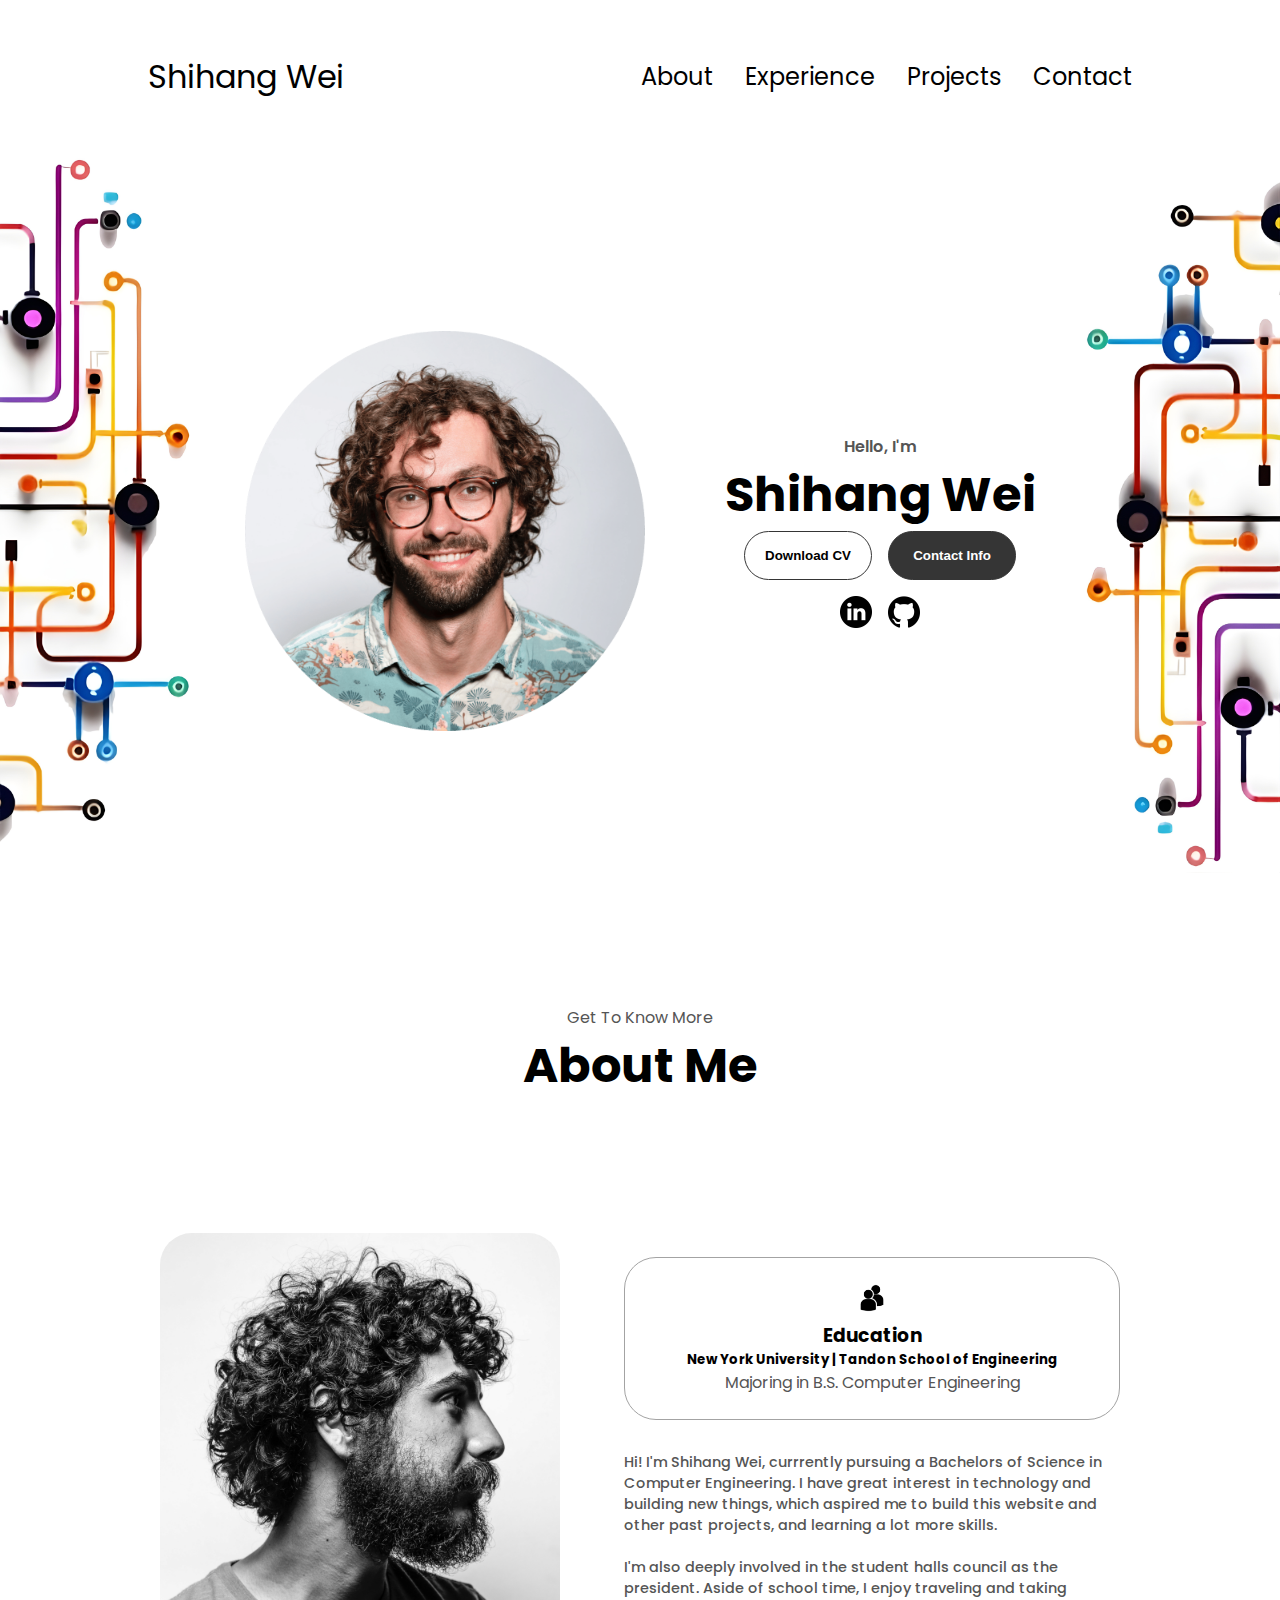
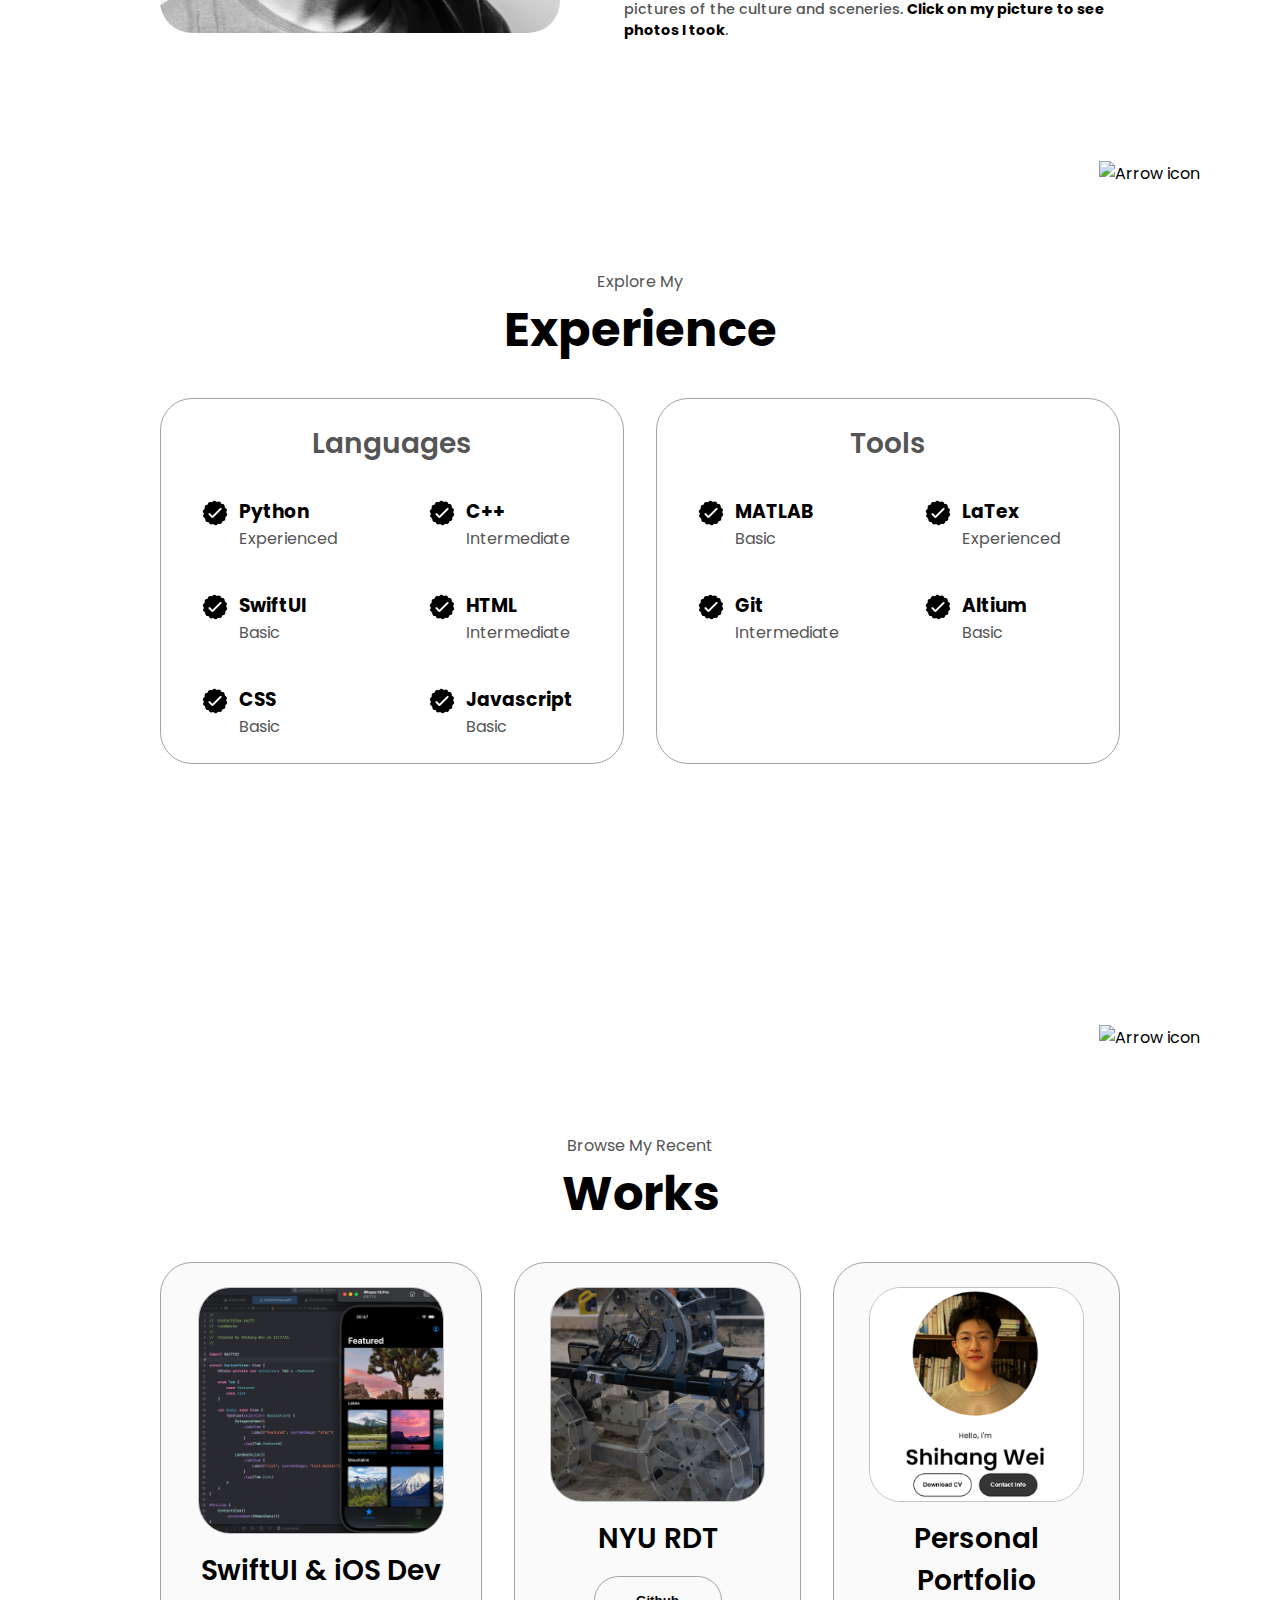
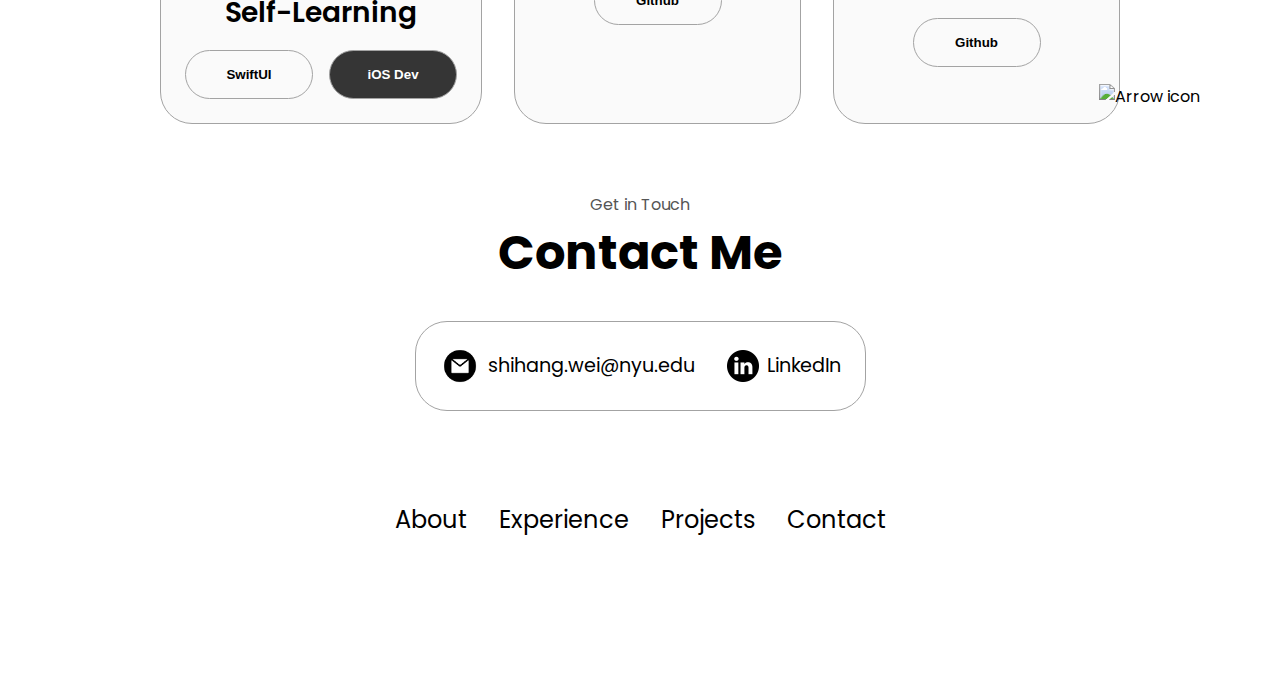
==== commit 4a22294e: "added more projects" ====
--- a/index.html
+++ b/index.html
@@ -5,6 +5,7 @@
    <meta charset="UTF-8">
    <meta name="viewport" content="width=device-width, initial-scale=1.0">
    <title>My Portfolio</title>
+   <link rel="icon" type="image/x-icon" href="favicon.png">
    <link rel="stylesheet" href="style.css">
    <link rel="stylesheet" href="mediaqueries.css">
 </head>
@@ -38,7 +39,7 @@
       </div>
    </nav>
    <div class="background">
-      <section id="profile">
+   <section id="profile">
          <div class="section__pic-container">
             <img src="images/profile-pic.png" alt="Shihang Wei profile picture">
          </div>
@@ -55,25 +56,26 @@
             </div>
             <div id="socials-container">
                <img src="./images/linkedin.png" alt="My LinkedIn Profile" class="icon"
-                  onclick="location.href='https://www.linkedin.com/in/shihangweivictor'">
+                  onclick="window.open('https://www.linkedin.com/in/shihangweivictor')">
                <img src="./images/github.png" alt="My Github Profile" class="icon"
-                  onclick="location.href='https://github.com/potatwei'">
-            </div>
-         </div>
-      </section>
+                  onclick="window.open('https://github.com/potatwei')">
+            </div>
+         </div>
+   </section>
    </div>
    <section id="about">
       <p class="section__text__p1">Get To Know More</p>
       <h1 class="title">About Me</h1>
       <div class="section-container">
          <div class="section__pic-container">
+            <a href="gallaries/gallery.html">
             <img src="./images/about-pic.png" alt="Profile picture" class="about-pic">
+            </a>
          </div>
          <div class="about-details-container">
             <div class="about-containers">
-
                <div class="details-container">
-                  <img src="./images/education.png" alt="Education icon" class="icon">
+                  <img src="./images/education.png" alt="Education icon" class="edu-icon">
                   <h3>Education</h3>
                   <h5>New York University | Tandon School of Engineering</h5>
                   <p>Majoring in B.S. Computer Engineering</p>
@@ -81,13 +83,13 @@
             </div>
             <div class="about-text-container text-container">
                <p>
-                  Hi! I'm Shihang Wei, currrently pursuing a Bachelors of Science in Computer
-                  Engineering. I have great interest in technology and building new things, which
-                  aspired me to build this website and other past projects, and learning a lot more
+                  Hi! I'm Shihang Wei, currrently pursuing a Bachelors of Science in Computer 
+                  Engineering. I have great interest in technology and building new things, which 
+                  aspired me to build this website and other past projects, and learning a lot more 
                   skills.<br><br>
-                  I'm also deeply involved in the student halls council as the president. Aside of
+                  I'm also deeply involved in the student halls council as the president. Aside of 
                   school time, I enjoy traveling and taking pictures of the culture and sceneries.
-                  Click on my picture to see my photos.
+                  <b style="color: black;">Click on my picture to see photos I took</b>.
                </p>
             </div>
          </div>
@@ -185,40 +187,62 @@
    </section>
    <section id="projects">
       <p class="section__text__p1">Browse My Recent</p>
-      <h1 class="title">Projects</h1>
+      <h1 class="title">Works</h1>
       <div class="experience-details-container">
          <div class="about-containers">
             <div class="details-container color-container">
                <div class="article-container">
-                  <img src="./images/project-1.png" alt="Project 1" class="project-1-image project-img" />
+                  <img src="./images/project-swift.jpeg" alt="Project 1" class="project-swift-image project-img" />
+               </div>
+               <h2 class="experience-sub-title project-title">SwiftUI & iOS Dev Self-Learning</h2>
+               <div class="btn-container">
+                  <button class="btn btn-color-2 project-btn" onclick="window.open('https://github.com/potatwei/Apple_SwiftUI_Tutorial')">
+                     SwiftUI
+                  </button>
+                  <button class="btn in-progress-btn btn-color-2 project-btn" onclick="window.open('https://github.com/potatwei/Apple_DevelopInSwift_Tutorial')" >
+                     iOS Dev
+                  </button>
+                  <!--
+                     <button class="btn btn-color-2 project-btn" onclick="location.href='https://github.com/'">
+                     <button class="btn in-progress-btn btn-color-2 project-btn ">
+                     In Progress
+                     </button>
+                  -->
+               </div>
+            </div>
+            <div class="details-container color-container">
+               <div class="article-container">
+                  <img src="./images/project-rdt.jpeg" alt="Project 2" class="project-rdt-image project-img" />
+               </div>
+               <h2 class="experience-sub-title project-title">NYU RDT</h2>
+               <div class="btn-container">
+                  <button class="btn btn-color-2 project-btn" onclick="window.open('https://github.com/nyu-rdt')">
+                     Github
+                  </button>
+                  <!--
+                     <button class="btn btn-color-2 project-btn" onclick="location.href='https://potatwei.github.io/personalportfolio/'">
+                     Live Demo
+                     </button>
+                  -->
+               </div>
+            </div>
+            <div class="details-container color-container">
+               <div class="article-container">
+                  <img src="./images/project-web.png" alt="Project 3" class="project-web-image project-img" />
                </div>
                <h2 class="experience-sub-title project-title">Personal Portfolio</h2>
                <div class="btn-container">
-                  <button class="btn btn-color-2 project-btn"
-                     onclick="location.href='https://github.com/potatwei/Personal_Website'">
+                  <button class="btn btn-color-2 project-btn" onclick="window.open('https://github.com/potatwei/Personal_Website')">
                      Github
                   </button>
-                  <button class="btn btn-color-2 project-btn"
-                     onclick="location.href='https://potatwei.github.io/personalportfolio/'">
+                  <!--
+                     <button class="btn btn-color-2 project-btn" onclick="location.href='https://potatwei.github.io/personalportfolio/'">
                      Live Demo
-                  </button>
-               </div>
-            </div>
-            <div class="details-container color-container">
-               <div class="article-container">
-                  <img src="./images/project-2.png" alt="Project 2" class="project-2-image project-img" />
-               </div>
-               <h2 class="experience-sub-title project-title">In Progress</h2>
-               <div class="btn-container">
-                  <button class="btn btn-color-2 project-btn" onclick="location.href='https://github.com/'">
-                     Github
-                  </button>
-                  <!--<button class="btn btn-color-2 project-btn" onclick="location.href='https://github.com/'">-->
-                  <button class="btn in-progress-btn btn-color-2 project-btn ">
-                     In Progress
-                  </button>
-               </div>
-            </div>
+                     </button>
+                  -->
+               </div>
+            </div>
+            
 
          </div>
       </div>
@@ -230,11 +254,11 @@
       <div class="contact-info-upper-container">
          <div class="contact-info-container">
             <img src="./images/email.png" alt="Email icon" class="icon contact-icon email-icon" />
-            <p><a href="mailto:sw5672@nyu.edu">sw5672@nyu.edu</a></p>
+            <p><a href="mailto:shihang.wei@nyu.edu">shihang.wei@nyu.edu</a></p>
          </div>
          <div class="contact-info-container">
             <img src="./images/linkedin.png" alt="LinkedIn icon" class="icon contact-icon" />
-            <p><a href="https://www.linkedin.com/in/shihangweivictor">LinkedIn</a></p>
+            <p><a href="https://www.linkedin.com/in/shihangweivictor" target="_blank">LinkedIn</a></p>
          </div>
       </div>
    </section>
--- a/style.css
+++ b/style.css
@@ -98,7 +98,7 @@
     height: 2px;
     background-color: black;
     /* Slow start and a slow end */
-    transition: all 0.3 ease-in-out;
+    transition: all 0.3s ease-in-out;
 }
 
 .menu-links {
@@ -112,7 +112,7 @@
     /* Hide anything out of the box */
     overflow: hidden;
     /* Slow start and a slow end */
-    transition: all 0.3 ease-in-out;
+    transition: all 0.3s ease-in-out;
 }
 
 .menu-links a {
@@ -124,7 +124,7 @@
     color: black;
     text-decoration: none;
     /* Slow start and a slow end */
-    transition: all 0.3 ease-in-out;
+    transition: all 0.3s ease-in-out;
 }
 
 .menu-links li {
@@ -182,11 +182,14 @@
     background-size:100%;
 }
 
-.section__pic-container {
+.section__pic-container,
+.about-pic {
     display: flex;
     height: 400px;
     width: 400px;
     margin: auto 0;
+    /*Hover effect time*/
+    transition: 0.5s ease-in-out;
 }
 
 .section__text {
@@ -218,6 +221,10 @@
 
 .icon {
     cursor: pointer;
+    height: 2rem;
+}
+
+.edu-icon {
     height: 2rem;
 }
 
@@ -296,6 +303,13 @@
 
 .about-pic {
     border-radius: 2rem;
+    transition: 0.15s ease-out;
+}
+
+.about-pic:hover{
+    transform:scale(1.02);
+    opacity: 0.97;
+    cursor: pointer;
 }
 
 .arrow {
@@ -386,6 +400,7 @@
     border-radius: 2rem;
     width: 90%;
     height: 90%;
+    border:rgb(193, 193, 193) 0.1rem solid;
 }
 
 .project-title {
@@ -405,11 +420,11 @@
 }
 
 .project-1-image{
-    border:rgb(193, 193, 193) 0.1rem solid;
+    
 }
 
 .project-2-image{
-    opacity: 0;
+    
 }
 
 /* Contact */
--- a/mediaqueries.css
+++ b/mediaqueries.css
@@ -37,7 +37,8 @@
     section {
       margin: 0 5%;
     }
-    .section__pic-container {
+    .section__pic-container,
+    .about-pic {
       width: 275px;
       height: 275px;
       margin: 0 auto 2rem;
@@ -89,7 +90,8 @@
       gap: 0.5rem;
       text-align: center;
     }
-    .section__pic-container {
+    .section__pic-container,
+    .about-pic {
       width: auto;
       height: 46vw;
       justify-content: center;
